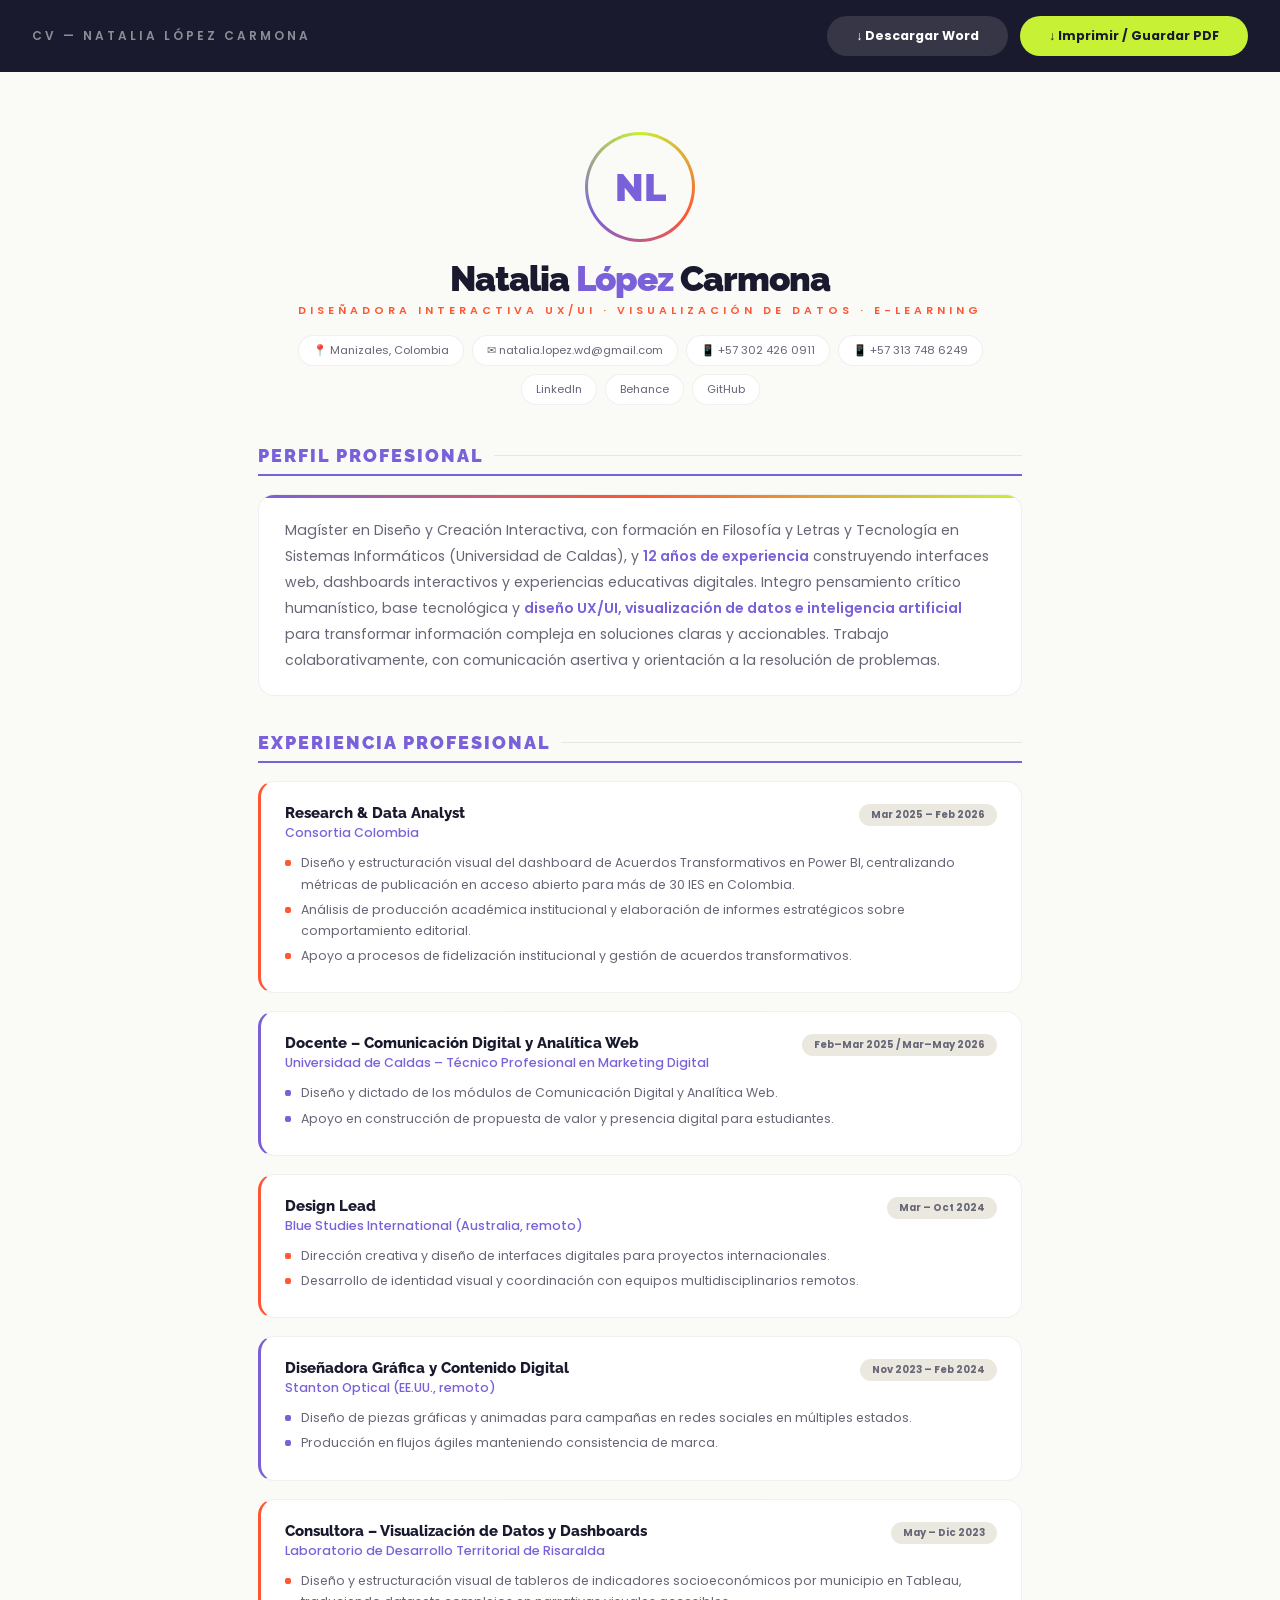
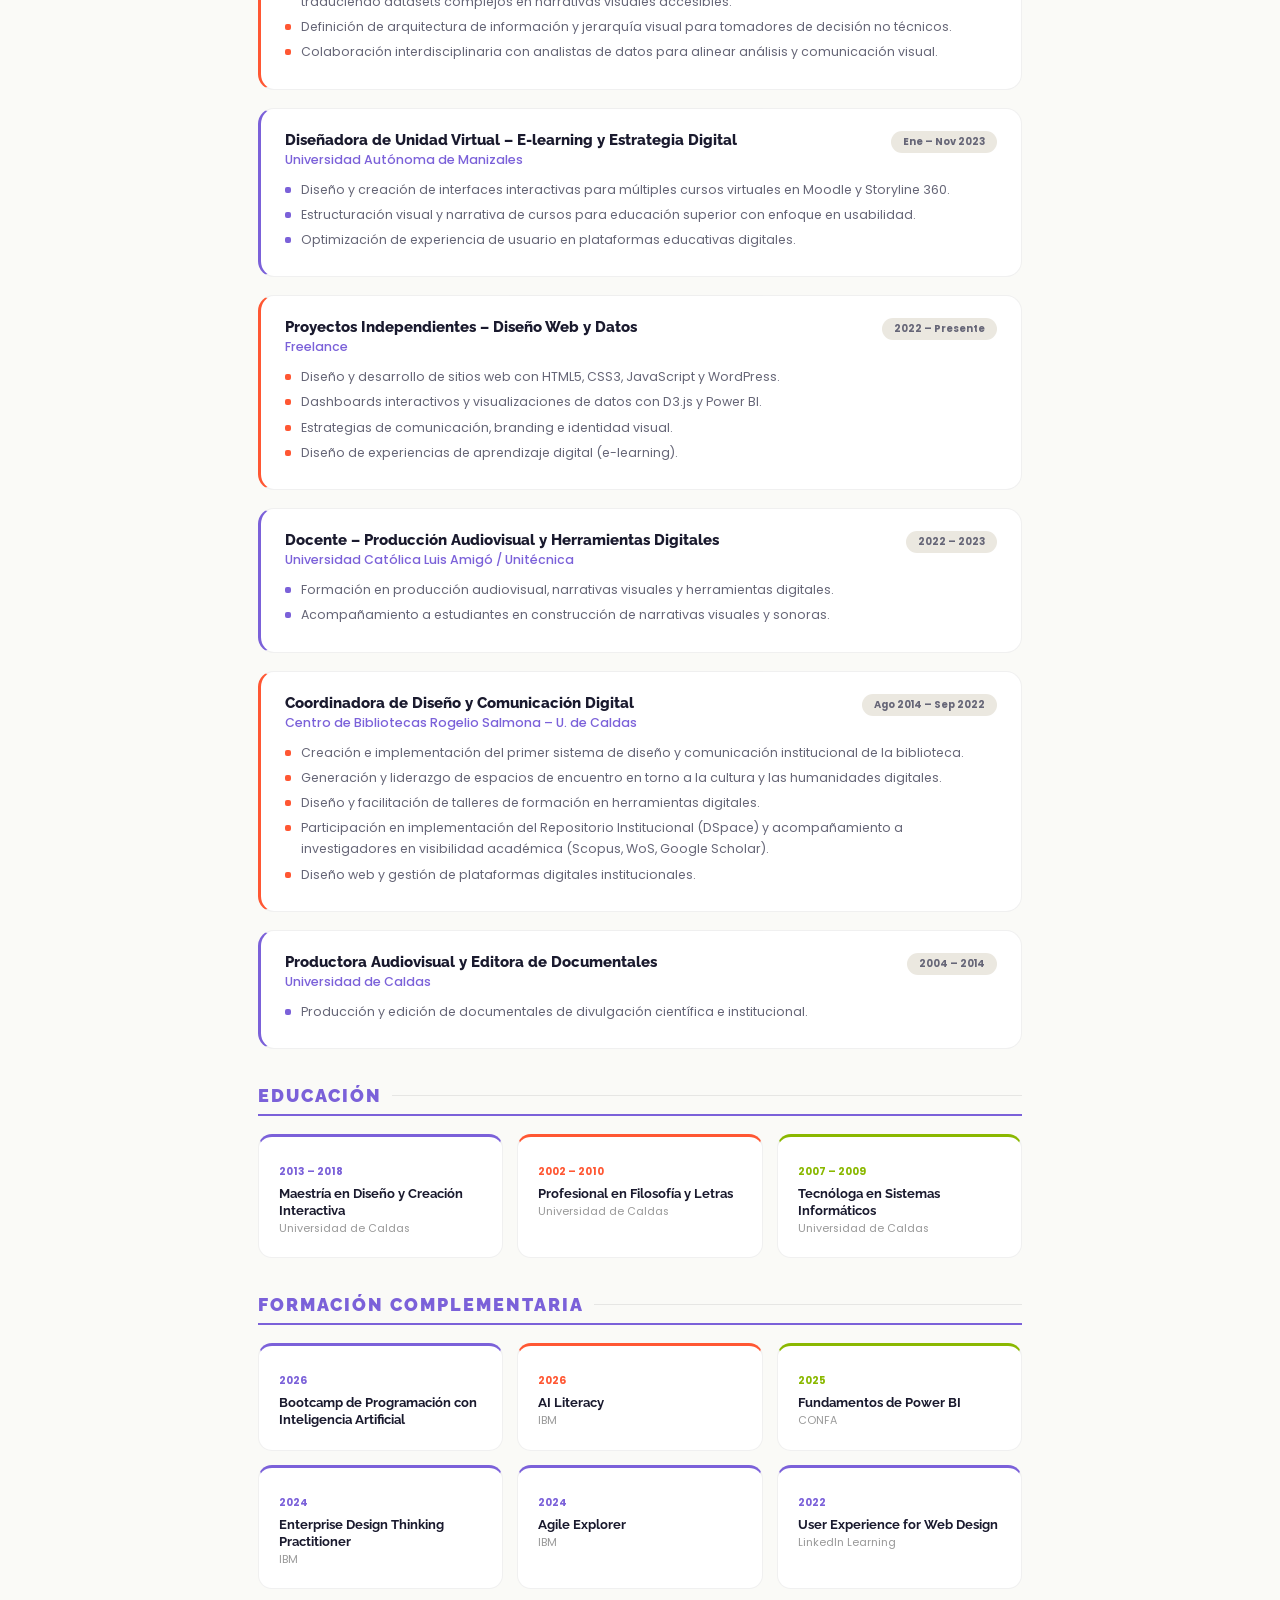
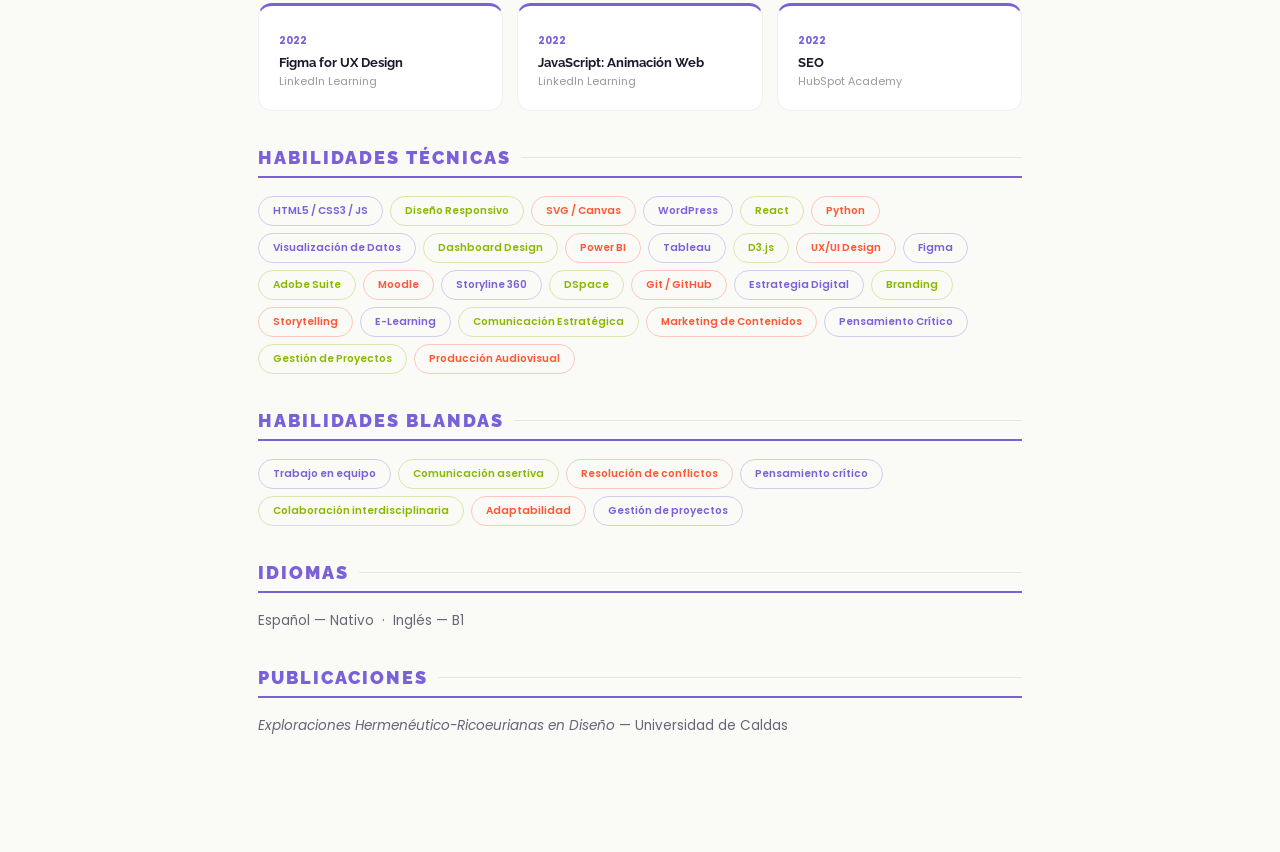
==== cv.html @ 92a3d5b4 "Correcciones del 01 de junio" ====
﻿<!DOCTYPE html>
<html lang="es">
<head>
  <meta charset="UTF-8">
  <meta name="viewport" content="width=device-width, initial-scale=1.0">
  <title>CV — Natalia López Carmona</title>
  <meta name="robots" content="noindex, nofollow">
  <link rel="preconnect" href="https://fonts.googleapis.com">
  <link rel="preconnect" href="https://fonts.gstatic.com" crossorigin>
  <link href="https://fonts.googleapis.com/css2?family=Raleway:ital,wght@0,400;0,700;0,900;1,400&family=Poppins:wght@400;500;600;700&display=swap" rel="stylesheet">
  <style>
    :root {
      --dark:#1A1A2E; --violet:#7B61D9; --lime:#C6F135; --lime-dk:#8AB800;
      --orange:#FF5733; --cream:#F5F3EE; --cream2:#EBE8E0;
      --white:#FFFFFF; --bg:#FAFAF7; --gray:#666677; --lgray:#999;
    }
    *, *::before, *::after { box-sizing: border-box; margin: 0; padding: 0; }
    body { font-family:'Poppins',sans-serif; background:var(--bg); color:var(--dark); }

    /* ── TOOLBAR ── */
    #cv-toolbar {
      position:sticky; top:0; z-index:100; background:var(--dark);
      display:flex; justify-content:space-between; align-items:center;
      padding:1rem 2rem; gap:1rem; flex-wrap:wrap;
    }
    .toolbar-label {
      font-size:.75rem; font-weight:600; color:rgba(255,255,255,.5);
      text-transform:uppercase; letter-spacing:3px;
    }
    .toolbar-actions { display:flex; gap:.75rem; align-items:center; }
    .btn-print {
      padding:.7rem 1.8rem; border-radius:100px; border:none;
      background:var(--lime); color:var(--dark); font-family:'Poppins',sans-serif;
      font-weight:700; font-size:.78rem; cursor:pointer; transition:all .2s;
    }
    .btn-print:hover { background:var(--orange); color:var(--white); }
    .btn-word {
      padding:.7rem 1.8rem; border-radius:100px; border:none;
      background:rgba(255,255,255,.12); color:var(--white); font-family:'Poppins',sans-serif;
      font-weight:700; font-size:.78rem; cursor:pointer; transition:all .2s;
    }
    .btn-word:hover { background:#2B5BE8; }

    /* ── CV PAGE ── */
    .cv-page {
      max-width:860px; margin:0 auto;
      padding:60px 48px 80px;
    }
    .cv-header { text-align:center; margin-bottom:40px; }
    .cv-ring {
      width:110px; height:110px; border-radius:50%;
      background:conic-gradient(var(--lime),var(--orange),var(--violet),var(--lime));
      padding:3px; margin:0 auto 18px; animation:spin 10s linear infinite;
    }
    @keyframes spin { to { transform:rotate(360deg); } }
    .cv-ring-inner {
      width:100%; height:100%; border-radius:50%; background:var(--bg);
      display:flex; align-items:center; justify-content:center;
      font-family:'Raleway',sans-serif; font-size:2.4rem; font-weight:900; color:var(--violet);
    }
    .cv-name {
      font-family:'Raleway',sans-serif; font-size:2.2rem; font-weight:900;
      letter-spacing:-1px; color:var(--dark); line-height:1.1;
    }
    .cv-name span { color:var(--violet); }
    .cv-role {
      font-size:.68rem; font-weight:600; text-transform:uppercase;
      letter-spacing:4px; color:var(--orange); margin-top:4px;
    }
    .cv-contact-row {
      display:flex; flex-wrap:wrap; justify-content:center; gap:8px; margin-top:16px;
    }
    .cv-ci {
      font-size:.7rem; color:var(--gray); padding:6px 14px; border-radius:100px;
      background:var(--white); border:1px solid rgba(0,0,0,.06);
      text-decoration:none; transition:all .3s;
    }
    .cv-ci:hover { background:var(--dark); color:var(--lime); }
    .cv-sec { margin-bottom:36px; }
    .cv-sec-title {
      font-family:'Raleway',sans-serif; font-size:1.1rem; font-weight:900;
      text-transform:uppercase; letter-spacing:2px; color:var(--violet);
      padding-bottom:8px; border-bottom:2px solid var(--violet);
      margin-bottom:18px; display:flex; align-items:center; gap:10px;
    }
    .cv-sec-title::after { content:''; flex:1; height:1px; background:rgba(0,0,0,.08); }
    .cv-profile {
      font-size:.88rem; line-height:1.85; color:var(--gray);
      padding:22px 26px; border-radius:16px; background:var(--white);
      border:1px solid rgba(0,0,0,.06); position:relative; overflow:hidden;
    }
    .cv-profile::before {
      content:''; position:absolute; top:0; left:0; right:0; height:3px;
      background:linear-gradient(90deg,var(--violet),var(--orange),var(--lime));
    }
    .cv-profile strong { color:var(--violet); font-weight:600; }
    .cv-exp {
      margin-bottom:18px; padding:22px 24px; border-radius:16px;
      background:var(--white); border:1px solid rgba(0,0,0,.06);
      border-left:3px solid var(--violet); transition:all .35s;
    }
    .cv-exp:hover { box-shadow:0 8px 28px rgba(0,0,0,.06); transform:translateY(-3px); }
    .cv-exp:nth-child(even) { border-left-color:var(--orange); }
    .cv-exp-header { display:flex; justify-content:space-between; align-items:flex-start; flex-wrap:wrap; gap:6px; }
    .cv-exp-role { font-family:'Raleway',sans-serif; font-size:.95rem; font-weight:800; color:var(--dark); }
    .cv-exp-date { font-size:.62rem; font-weight:700; padding:4px 12px; border-radius:100px; background:var(--cream2); color:var(--gray); white-space:nowrap; }
    .cv-exp-company { font-size:.78rem; font-weight:500; color:var(--violet); margin-top:2px; }
    .cv-exp-list { list-style:none; margin-top:10px; }
    .cv-exp-list li {
      position:relative; padding-left:16px; margin-bottom:4px;
      font-size:.78rem; line-height:1.7; color:var(--gray);
    }
    .cv-exp-list li::before {
      content:''; position:absolute; left:0; top:8px;
      width:6px; height:6px; border-radius:2px; background:var(--violet);
    }
    .cv-exp:nth-child(even) .cv-exp-list li::before { background:var(--orange); }
    .cv-edu-grid { display:grid; grid-template-columns:repeat(3,1fr); gap:14px; }
    .cv-edu {
      padding:20px; border-radius:14px; background:var(--white);
      border:1px solid rgba(0,0,0,.06); border-top:3px solid var(--violet);
    }
    .cv-edu:nth-child(2) { border-top-color:var(--orange); }
    .cv-edu:nth-child(3) { border-top-color:var(--lime-dk); }
    .cv-edu-year { font-size:.65rem; font-weight:700; color:var(--violet); }
    .cv-edu:nth-child(2) .cv-edu-year { color:var(--orange); }
    .cv-edu:nth-child(3) .cv-edu-year { color:var(--lime-dk); }
    .cv-edu h4 { font-family:'Raleway',sans-serif; font-size:.82rem; font-weight:700; margin-top:3px; line-height:1.3; color:var(--dark); }
    .cv-edu p { font-size:.68rem; color:var(--lgray); margin-top:2px; }
    .cv-skills-cloud { display:flex; flex-wrap:wrap; gap:7px; }
    .cv-sk {
      font-size:.65rem; font-weight:600; padding:6px 14px; border-radius:100px;
      border:1px solid rgba(0,0,0,.08); color:var(--gray);
    }
    .cv-sk.tv { border-color:rgba(123,97,217,.3); color:var(--violet); }
    .cv-sk.to { border-color:rgba(255,87,51,.3); color:var(--orange); }
    .cv-sk.tl { border-color:rgba(138,184,0,.3); color:var(--lime-dk); }

    /* ── PRINT ── */
    @media print {
      #cv-toolbar { display:none; }
      body { background:white; }
      .cv-page { padding:20px; max-width:100%; }
      .cv-exp, .cv-edu, .cv-profile { break-inside:avoid; }
      .cv-ring { animation:none; }
      @page { margin:1.5cm; }
    }

    /* ── RESPONSIVE ── */
    @media (max-width:600px) {
      .cv-page { padding:40px 20px 60px; }
      .cv-edu-grid { grid-template-columns:1fr; }
      .cv-name { font-size:1.6rem; }
    }
  </style>
</head>
<body>

  <div id="cv-toolbar">
    <span class="toolbar-label">CV — Natalia López Carmona</span>
    <div class="toolbar-actions">
      <button class="btn-word" onclick="downloadWord()">↓ Descargar Word</button>
      <button class="btn-print" onclick="window.print()">↓ Imprimir / Guardar PDF</button>
    </div>
  </div>

  <div>
    <div class="cv-page">

      <div class="cv-header">
        <div class="cv-ring"><div class="cv-ring-inner">NL</div></div>
        <h1 class="cv-name">Natalia <span>López</span> Carmona</h1>
        <p class="cv-role">Diseñadora Interactiva UX/UI · Visualización de Datos · E-learning</p>
        <div class="cv-contact-row">
          <span class="cv-ci">📍 Manizales, Colombia</span>
          <a href="mailto:natalia.lopez.wd@gmail.com" class="cv-ci">✉ natalia.lopez.wd@gmail.com</a>
          <a href="tel:+573024260911" class="cv-ci">📱 +57 302 426 0911</a>
          <a href="tel:+573137486249" class="cv-ci">📱 +57 313 748 6249</a>
          <a href="https://www.linkedin.com/in/natalia-lopez-carmona/" target="_blank" class="cv-ci">LinkedIn</a>
          <a href="https://www.behance.net/natalialpez21" target="_blank" class="cv-ci">Behance</a>
          <a href="https://github.com/natalia-lopez-carmona" target="_blank" class="cv-ci">GitHub</a>
        </div>
      </div>

      <div class="cv-sec">
        <h2 class="cv-sec-title">Perfil Profesional</h2>
        <div class="cv-profile">
          Magíster en Diseño y Creación Interactiva, con formación en Filosofía y Letras y Tecnología en Sistemas Informáticos (Universidad de Caldas), y <strong>12 años de experiencia</strong> construyendo interfaces web, dashboards interactivos y experiencias educativas digitales. Integro pensamiento crítico humanístico, base tecnológica y <strong>diseño UX/UI, visualización de datos e inteligencia artificial</strong> para transformar información compleja en soluciones claras y accionables. Trabajo colaborativamente, con comunicación asertiva y orientación a la resolución de problemas.
        </div>
      </div>

      <div class="cv-sec">
        <h2 class="cv-sec-title">Experiencia Profesional</h2>

        <div class="cv-exp">
          <div class="cv-exp-header">
            <div><p class="cv-exp-role">Research &amp; Data Analyst</p><p class="cv-exp-company">Consortia Colombia</p></div>
            <span class="cv-exp-date">Mar 2025 – Feb 2026</span>
          </div>
          <ul class="cv-exp-list">
            <li>Diseño y estructuración visual del dashboard de Acuerdos Transformativos en Power BI, centralizando métricas de publicación en acceso abierto para más de 30 IES en Colombia.</li>
            <li>Análisis de producción académica institucional y elaboración de informes estratégicos sobre comportamiento editorial.</li>
            <li>Apoyo a procesos de fidelización institucional y gestión de acuerdos transformativos.</li>
          </ul>
        </div>

        <div class="cv-exp">
          <div class="cv-exp-header">
            <div><p class="cv-exp-role">Docente – Comunicación Digital y Analítica Web</p><p class="cv-exp-company">Universidad de Caldas – Técnico Profesional en Marketing Digital</p></div>
            <span class="cv-exp-date">Feb–Mar 2025 / Mar–May 2026</span>
          </div>
          <ul class="cv-exp-list">
            <li>Diseño y dictado de los módulos de Comunicación Digital y Analítica Web.</li>
            <li>Apoyo en construcción de propuesta de valor y presencia digital para estudiantes.</li>
          </ul>
        </div>

        <div class="cv-exp">
          <div class="cv-exp-header">
            <div><p class="cv-exp-role">Design Lead</p><p class="cv-exp-company">Blue Studies International (Australia, remoto)</p></div>
            <span class="cv-exp-date">Mar – Oct 2024</span>
          </div>
          <ul class="cv-exp-list">
            <li>Dirección creativa y diseño de interfaces digitales para proyectos internacionales.</li>
            <li>Desarrollo de identidad visual y coordinación con equipos multidisciplinarios remotos.</li>
          </ul>
        </div>

        <div class="cv-exp">
          <div class="cv-exp-header">
            <div><p class="cv-exp-role">Diseñadora Gráfica y Contenido Digital</p><p class="cv-exp-company">Stanton Optical (EE.UU., remoto)</p></div>
            <span class="cv-exp-date">Nov 2023 – Feb 2024</span>
          </div>
          <ul class="cv-exp-list">
            <li>Diseño de piezas gráficas y animadas para campañas en redes sociales en múltiples estados.</li>
            <li>Producción en flujos ágiles manteniendo consistencia de marca.</li>
          </ul>
        </div>

        <div class="cv-exp">
          <div class="cv-exp-header">
            <div><p class="cv-exp-role">Consultora – Visualización de Datos y Dashboards</p><p class="cv-exp-company">Laboratorio de Desarrollo Territorial de Risaralda</p></div>
            <span class="cv-exp-date">May – Dic 2023</span>
          </div>
          <ul class="cv-exp-list">
            <li>Diseño y estructuración visual de tableros de indicadores socioeconómicos por municipio en Tableau, traduciendo datasets complejos en narrativas visuales accesibles.</li>
            <li>Definición de arquitectura de información y jerarquía visual para tomadores de decisión no técnicos.</li>
            <li>Colaboración interdisciplinaria con analistas de datos para alinear análisis y comunicación visual.</li>
          </ul>
        </div>

        <div class="cv-exp">
          <div class="cv-exp-header">
            <div><p class="cv-exp-role">Diseñadora de Unidad Virtual – E-learning y Estrategia Digital</p><p class="cv-exp-company">Universidad Autónoma de Manizales</p></div>
            <span class="cv-exp-date">Ene – Nov 2023</span>
          </div>
          <ul class="cv-exp-list">
            <li>Diseño y creación de interfaces interactivas para múltiples cursos virtuales en Moodle y Storyline 360.</li>
            <li>Estructuración visual y narrativa de cursos para educación superior con enfoque en usabilidad.</li>
            <li>Optimización de experiencia de usuario en plataformas educativas digitales.</li>
          </ul>
        </div>

        <div class="cv-exp">
          <div class="cv-exp-header">
            <div><p class="cv-exp-role">Proyectos Independientes – Diseño Web y Datos</p><p class="cv-exp-company">Freelance</p></div>
            <span class="cv-exp-date">2022 – Presente</span>
          </div>
          <ul class="cv-exp-list">
            <li>Diseño y desarrollo de sitios web con HTML5, CSS3, JavaScript y WordPress.</li>
            <li>Dashboards interactivos y visualizaciones de datos con D3.js y Power BI.</li>
            <li>Estrategias de comunicación, branding e identidad visual.</li>
            <li>Diseño de experiencias de aprendizaje digital (e-learning).</li>
          </ul>
        </div>

        <div class="cv-exp">
          <div class="cv-exp-header">
            <div><p class="cv-exp-role">Docente – Producción Audiovisual y Herramientas Digitales</p><p class="cv-exp-company">Universidad Católica Luis Amigó / Unitécnica</p></div>
            <span class="cv-exp-date">2022 – 2023</span>
          </div>
          <ul class="cv-exp-list">
            <li>Formación en producción audiovisual, narrativas visuales y herramientas digitales.</li>
            <li>Acompañamiento a estudiantes en construcción de narrativas visuales y sonoras.</li>
          </ul>
        </div>

        <div class="cv-exp">
          <div class="cv-exp-header">
            <div><p class="cv-exp-role">Coordinadora de Diseño y Comunicación Digital</p><p class="cv-exp-company">Centro de Bibliotecas Rogelio Salmona – U. de Caldas</p></div>
            <span class="cv-exp-date">Ago 2014 – Sep 2022</span>
          </div>
          <ul class="cv-exp-list">
            <li>Creación e implementación del primer sistema de diseño y comunicación institucional de la biblioteca.</li>
            <li>Generación y liderazgo de espacios de encuentro en torno a la cultura y las humanidades digitales.</li>
            <li>Diseño y facilitación de talleres de formación en herramientas digitales.</li>
            <li>Participación en implementación del Repositorio Institucional (DSpace) y acompañamiento a investigadores en visibilidad académica (Scopus, WoS, Google Scholar).</li>
            <li>Diseño web y gestión de plataformas digitales institucionales.</li>
          </ul>
        </div>

        <div class="cv-exp">
          <div class="cv-exp-header">
            <div><p class="cv-exp-role">Productora Audiovisual y Editora de Documentales</p><p class="cv-exp-company">Universidad de Caldas</p></div>
            <span class="cv-exp-date">2004 – 2014</span>
          </div>
          <ul class="cv-exp-list">
            <li>Producción y edición de documentales de divulgación científica e institucional.</li>
          </ul>
        </div>
      </div>

      <div class="cv-sec">
        <h2 class="cv-sec-title">Educación</h2>
        <div class="cv-edu-grid">
          <div class="cv-edu"><span class="cv-edu-year">2013 – 2018</span><h4>Maestría en Diseño y Creación Interactiva</h4><p>Universidad de Caldas</p></div>
          <div class="cv-edu"><span class="cv-edu-year">2002 – 2010</span><h4>Profesional en Filosofía y Letras</h4><p>Universidad de Caldas</p></div>
          <div class="cv-edu"><span class="cv-edu-year">2007 – 2009</span><h4>Tecnóloga en Sistemas Informáticos</h4><p>Universidad de Caldas</p></div>
        </div>
      </div>

      <div class="cv-sec">
        <h2 class="cv-sec-title">Formación Complementaria</h2>
        <div class="cv-edu-grid">
          <div class="cv-edu"><span class="cv-edu-year">2026</span><h4>Bootcamp de Programación con Inteligencia Artificial</h4><p></p></div>
          <div class="cv-edu"><span class="cv-edu-year">2026</span><h4>AI Literacy</h4><p>IBM</p></div>
          <div class="cv-edu"><span class="cv-edu-year">2025</span><h4>Fundamentos de Power BI</h4><p>CONFA</p></div>
          <div class="cv-edu"><span class="cv-edu-year">2024</span><h4>Enterprise Design Thinking Practitioner</h4><p>IBM</p></div>
          <div class="cv-edu"><span class="cv-edu-year">2024</span><h4>Agile Explorer</h4><p>IBM</p></div>
          <div class="cv-edu"><span class="cv-edu-year">2022</span><h4>User Experience for Web Design</h4><p>LinkedIn Learning</p></div>
          <div class="cv-edu"><span class="cv-edu-year">2022</span><h4>Figma for UX Design</h4><p>LinkedIn Learning</p></div>
          <div class="cv-edu"><span class="cv-edu-year">2022</span><h4>JavaScript: Animación Web</h4><p>LinkedIn Learning</p></div>
          <div class="cv-edu"><span class="cv-edu-year">2022</span><h4>SEO</h4><p>HubSpot Academy</p></div>
        </div>
      </div>

      <div class="cv-sec">
        <h2 class="cv-sec-title">Habilidades Técnicas</h2>
        <div class="cv-skills-cloud">
          <span class="cv-sk tv">HTML5 / CSS3 / JS</span>
          <span class="cv-sk tl">Diseño Responsivo</span>
          <span class="cv-sk to">SVG / Canvas</span>
          <span class="cv-sk tv">WordPress</span>
          <span class="cv-sk tl">React</span>
          <span class="cv-sk to">Python</span>
          <span class="cv-sk tv">Visualización de Datos</span>
          <span class="cv-sk tl">Dashboard Design</span>
          <span class="cv-sk to">Power BI</span>
          <span class="cv-sk tv">Tableau</span>
          <span class="cv-sk tl">D3.js</span>
          <span class="cv-sk to">UX/UI Design</span>
          <span class="cv-sk tv">Figma</span>
          <span class="cv-sk tl">Adobe Suite</span>
          <span class="cv-sk to">Moodle</span>
          <span class="cv-sk tv">Storyline 360</span>
          <span class="cv-sk tl">DSpace</span>
          <span class="cv-sk to">Git / GitHub</span>
          <span class="cv-sk tv">Estrategia Digital</span>
          <span class="cv-sk tl">Branding</span>
          <span class="cv-sk to">Storytelling</span>
          <span class="cv-sk tv">E-Learning</span>
          <span class="cv-sk tl">Comunicación Estratégica</span>
          <span class="cv-sk to">Marketing de Contenidos</span>
          <span class="cv-sk tv">Pensamiento Crítico</span>
          <span class="cv-sk tl">Gestión de Proyectos</span>
          <span class="cv-sk to">Producción Audiovisual</span>
        </div>
      </div>

      <div class="cv-sec">
        <h2 class="cv-sec-title">Habilidades Blandas</h2>
        <div class="cv-skills-cloud">
          <span class="cv-sk tv">Trabajo en equipo</span>
          <span class="cv-sk tl">Comunicación asertiva</span>
          <span class="cv-sk to">Resolución de conflictos</span>
          <span class="cv-sk tv">Pensamiento crítico</span>
          <span class="cv-sk tl">Colaboración interdisciplinaria</span>
          <span class="cv-sk to">Adaptabilidad</span>
          <span class="cv-sk tv">Gestión de proyectos</span>
        </div>
      </div>

      <div class="cv-sec">
        <h2 class="cv-sec-title">Idiomas</h2>
        <p style="font-size:.85rem;color:#666677">Español — Nativo &nbsp;·&nbsp; Inglés — B1</p>
      </div>

      <div class="cv-sec">
        <h2 class="cv-sec-title">Publicaciones</h2>
        <p style="font-size:.85rem;color:#666677"><em>Exploraciones Hermenéutico-Ricoeurianas en Diseño</em> — Universidad de Caldas</p>
      </div>

    </div>
  </div>

  <script>
  function downloadWord() {
    const doc = `<html xmlns:o='urn:schemas-microsoft-com:office:office'
xmlns:w='urn:schemas-microsoft-com:office:word'
xmlns='http://www.w3.org/TR/REC-html40'>
<head><meta charset='utf-8'>
<title>CV ATS - Natalia Lopez Carmona</title>
<!--[if gte mso 9]><xml><w:WordDocument><w:View>Normal</w:View><w:Zoom>100</w:Zoom></w:WordDocument></xml><![endif]-->
<style>
  body  { font-family:Calibri,Arial,sans-serif; font-size:11pt; color:#111; margin:2cm 2.5cm; line-height:1.4; }
  h1    { font-size:18pt; font-weight:700; color:#111; margin:0 0 2pt; }
  .role { font-size:10pt; color:#333; margin:0 0 6pt; }
  .contact { font-size:9.5pt; color:#333; margin:0 0 18pt; }
  h2    { font-size:11pt; font-weight:700; text-transform:uppercase; letter-spacing:1pt;
          color:#111; border-bottom:1pt solid #111; padding-bottom:2pt; margin:16pt 0 8pt; }
  h3    { font-size:11pt; font-weight:700; color:#111; margin:10pt 0 1pt; }
  .co   { font-size:10pt; color:#333; margin:0 0 4pt; }
  ul    { margin:4pt 0 0 16pt; padding:0; }
  li    { font-size:10pt; color:#222; margin-bottom:2pt; line-height:1.5; }
  .edu-item { margin-bottom:8pt; }
  .edu-item h3 { margin-bottom:0; }
  .skills { font-size:10pt; color:#222; margin:0; line-height:1.7; }
  p     { margin:0 0 4pt; }
</style>
</head>
<body>

<h1>Natalia L&#xF3;pez Carmona</h1>
<p class="role">Dise&#xF1;adora Interactiva UX/UI &nbsp;|&nbsp; Visualizaci&#xF3;n de Datos &nbsp;|&nbsp; E-learning</p>
<p class="contact">
  Manizales, Colombia &nbsp;|&nbsp;
  natalia.lopez.wd@gmail.com &nbsp;|&nbsp;
  +57 302 426 0911 &nbsp;|&nbsp; +57 313 748 6249<br>
  linkedin.com/in/natalia-lopez-carmona &nbsp;|&nbsp;
  behance.net/natalialpez21 &nbsp;|&nbsp;
  github.com/natalia-lopez-carmona
</p>

<h2>Perfil Profesional</h2>
<p>Mag&#xED;ster en Dise&#xF1;o y Creaci&#xF3;n Interactiva, con formaci&#xF3;n en Filosof&#xED;a y Letras y Tecnolog&#xED;a en Sistemas Inform&#xE1;ticos (Universidad de Caldas), y <strong>12 a&#xF1;os de experiencia</strong> construyendo interfaces web, dashboards interactivos y experiencias educativas digitales. Integro pensamiento cr&#xED;tico human&#xED;stico, base tecnol&#xF3;gica y dise&#xF1;o UX/UI, visualizaci&#xF3;n de datos e inteligencia artificial para transformar informaci&#xF3;n compleja en soluciones claras y accionables. Trabajo colaborativamente, con comunicaci&#xF3;n asertiva y orientaci&#xF3;n a la resoluci&#xF3;n de problemas.</p>

<h2>Experiencia Profesional</h2>

<h3>Research &amp; Data Analyst</h3>
<p class="co">Consortia Colombia &nbsp;|&nbsp; Mar 2025 &#x2013; Feb 2026</p>
<ul>
  <li>Dise&#xF1;o y estructuraci&#xF3;n visual del dashboard de Acuerdos Transformativos en Power BI, centralizando m&#xE9;tricas de publicaci&#xF3;n en acceso abierto para m&#xE1;s de 30 IES en Colombia.</li>
  <li>An&#xE1;lisis de producci&#xF3;n acad&#xE9;mica institucional y elaboraci&#xF3;n de informes estrat&#xE9;gicos sobre comportamiento editorial.</li>
  <li>Apoyo a procesos de fidelizaci&#xF3;n institucional y gesti&#xF3;n de acuerdos transformativos.</li>
</ul>

<h3>Docente &#x2013; Comunicaci&#xF3;n Digital y Anal&#xED;tica Web</h3>
<p class="co">Universidad de Caldas &#x2013; T&#xE9;cnico Profesional en Marketing Digital &nbsp;|&nbsp; Feb&#x2013;Mar 2025 / Mar&#x2013;May 2026</p>
<ul>
  <li>Dise&#xF1;o y dictado de los m&#xF3;dulos de Comunicaci&#xF3;n Digital y Anal&#xED;tica Web.</li>
  <li>Apoyo en construcci&#xF3;n de propuesta de valor y presencia digital para estudiantes.</li>
</ul>

<h3>Design Lead</h3>
<p class="co">Blue Studies International (Australia, remoto) &nbsp;|&nbsp; Mar &#x2013; Oct 2024</p>
<ul>
  <li>Direcci&#xF3;n creativa y dise&#xF1;o de interfaces digitales para proyectos internacionales.</li>
  <li>Desarrollo de identidad visual y coordinaci&#xF3;n con equipos multidisciplinarios remotos.</li>
</ul>

<h3>Dise&#xF1;adora Gr&#xE1;fica y Contenido Digital</h3>
<p class="co">Stanton Optical (EE.UU., remoto) &nbsp;|&nbsp; Nov 2023 &#x2013; Feb 2024</p>
<ul>
  <li>Dise&#xF1;o de piezas gr&#xE1;ficas y animadas para campa&#xF1;as en redes sociales en m&#xFA;ltiples estados.</li>
  <li>Producci&#xF3;n en flujos &#xE1;giles manteniendo consistencia de marca.</li>
</ul>

<h3>Consultora &#x2013; Visualizaci&#xF3;n de Datos y Dashboards</h3>
<p class="co">Laboratorio de Desarrollo Territorial de Risaralda &nbsp;|&nbsp; May &#x2013; Dic 2023</p>
<ul>
  <li>Dise&#xF1;o y estructuraci&#xF3;n visual de tableros de indicadores socioecon&#xF3;micos por municipio en Tableau, traduciendo datasets complejos en narrativas visuales accesibles.</li>
  <li>Definici&#xF3;n de arquitectura de informaci&#xF3;n y jerarqu&#xED;a visual para tomadores de decisi&#xF3;n no t&#xE9;cnicos.</li>
  <li>Colaboraci&#xF3;n interdisciplinaria con analistas de datos para alinear an&#xE1;lisis y comunicaci&#xF3;n visual.</li>
</ul>

<h3>Dise&#xF1;adora de Unidad Virtual &#x2013; E-learning y Estrategia Digital</h3>
<p class="co">Universidad Aut&#xF3;noma de Manizales &nbsp;|&nbsp; Ene &#x2013; Nov 2023</p>
<ul>
  <li>Dise&#xF1;o y creaci&#xF3;n de interfaces interactivas para m&#xFA;ltiples cursos virtuales en Moodle y Storyline 360.</li>
  <li>Estructuraci&#xF3;n visual y narrativa de cursos para educaci&#xF3;n superior con enfoque en usabilidad.</li>
  <li>Optimizaci&#xF3;n de experiencia de usuario en plataformas educativas digitales.</li>
</ul>

<h3>Proyectos Independientes &#x2013; Dise&#xF1;o Web y Datos</h3>
<p class="co">Freelance &nbsp;|&nbsp; 2022 &#x2013; Presente</p>
<ul>
  <li>Dise&#xF1;o y desarrollo de sitios web con HTML5, CSS3, JavaScript y WordPress.</li>
  <li>Dashboards interactivos y visualizaciones de datos con D3.js y Power BI.</li>
  <li>Estrategias de comunicaci&#xF3;n, branding e identidad visual.</li>
  <li>Dise&#xF1;o de experiencias de aprendizaje digital (e-learning).</li>
</ul>

<h3>Docente &#x2013; Producci&#xF3;n Audiovisual y Herramientas Digitales</h3>
<p class="co">Universidad Cat&#xF3;lica Luis Amig&#xF3; / Unit&#xE9;cnica &nbsp;|&nbsp; 2022 &#x2013; 2023</p>
<ul>
  <li>Formaci&#xF3;n en producci&#xF3;n audiovisual, narrativas visuales y herramientas digitales.</li>
  <li>Acompa&#xF1;amiento a estudiantes en construcci&#xF3;n de narrativas visuales y sonoras.</li>
</ul>

<h3>Coordinadora de Dise&#xF1;o y Comunicaci&#xF3;n Digital</h3>
<p class="co">Centro de Bibliotecas Rogelio Salmona &#x2013; U. de Caldas &nbsp;|&nbsp; Ago 2014 &#x2013; Sep 2022</p>
<ul>
  <li>Creaci&#xF3;n e implementaci&#xF3;n del primer sistema de dise&#xF1;o y comunicaci&#xF3;n institucional de la biblioteca.</li>
  <li>Generaci&#xF3;n y liderazgo de espacios de encuentro en torno a la cultura y las humanidades digitales.</li>
  <li>Dise&#xF1;o y facilitaci&#xF3;n de talleres de formaci&#xF3;n en herramientas digitales.</li>
  <li>Participaci&#xF3;n en implementaci&#xF3;n del Repositorio Institucional (DSpace) y acompa&#xF1;amiento a investigadores en visibilidad acad&#xE9;mica (Scopus, WoS, Google Scholar).</li>
  <li>Dise&#xF1;o web y gesti&#xF3;n de plataformas digitales institucionales.</li>
</ul>

<h3>Productora Audiovisual y Editora de Documentales</h3>
<p class="co">Universidad de Caldas &nbsp;|&nbsp; 2004 &#x2013; 2014</p>
<ul>
  <li>Producci&#xF3;n y edici&#xF3;n de documentales de divulgaci&#xF3;n cient&#xED;fica e institucional.</li>
</ul>

<h2>Educaci&#xF3;n</h2>

<div class="edu-item">
  <h3>Maestr&#xED;a en Dise&#xF1;o y Creaci&#xF3;n Interactiva</h3>
  <p class="co">Universidad de Caldas &nbsp;|&nbsp; 2013 &#x2013; 2018</p>
</div>
<div class="edu-item">
  <h3>Profesional en Filosof&#xED;a y Letras</h3>
  <p class="co">Universidad de Caldas &nbsp;|&nbsp; 2002 &#x2013; 2010</p>
</div>
<div class="edu-item">
  <h3>Tecn&#xF3;loga en Sistemas Inform&#xE1;ticos</h3>
  <p class="co">Universidad de Caldas &nbsp;|&nbsp; 2007 &#x2013; 2009</p>
</div>

<h2>Formaci&#xF3;n Complementaria</h2>
<ul>
  <li>2026 &#x2013; Bootcamp de Programaci&#xF3;n con Inteligencia Artificial</li>
  <li>2026 &#x2013; AI Literacy &mdash; IBM</li>
  <li>2025 &#x2013; Fundamentos de Power BI &mdash; CONFA</li>
  <li>2024 &#x2013; Enterprise Design Thinking Practitioner &mdash; IBM</li>
  <li>2024 &#x2013; Agile Explorer &mdash; IBM</li>
  <li>2022 &#x2013; User Experience for Web Design &mdash; LinkedIn Learning</li>
  <li>2022 &#x2013; Figma for UX Design &mdash; LinkedIn Learning</li>
  <li>2022 &#x2013; JavaScript: Animaci&#xF3;n Web &mdash; LinkedIn Learning</li>
  <li>2022 &#x2013; SEO &mdash; HubSpot Academy</li>
</ul>

<h2>Habilidades T&#xE9;cnicas</h2>
<p class="skills">HTML5 / CSS3 / JS, Dise&#xF1;o Responsivo, SVG / Canvas, WordPress, React, Python, Visualizaci&#xF3;n de Datos, Dashboard Design, Power BI, Tableau, D3.js, UX/UI Design, Figma, Adobe Suite, Moodle, Storyline 360, DSpace, Git / GitHub, Estrategia Digital, Branding, Storytelling, E-Learning, Comunicaci&#xF3;n Estrat&#xE9;gica, Marketing de Contenidos, Pensamiento Cr&#xED;tico, Gesti&#xF3;n de Proyectos, Producci&#xF3;n Audiovisual</p>

<h2>Habilidades Blandas</h2>
<p class="skills">Trabajo en equipo, Comunicaci&#xF3;n asertiva, Resoluci&#xF3;n de conflictos, Pensamiento cr&#xED;tico, Colaboraci&#xF3;n interdisciplinaria, Adaptabilidad, Gesti&#xF3;n de proyectos</p>

<h2>Idiomas</h2>
<p>Espa&#xF1;ol: Nativo &nbsp;|&nbsp; Ingl&#xE9;s: B1</p>

<h2>Publicaciones</h2>
<p>Exploraciones Hermen&#xE9;utico-Ricoeurianas en Dise&#xF1;o &mdash; Universidad de Caldas</p>

</body></html>`;

    const blob = new Blob(['﻿', doc], { type: 'application/msword;charset=utf-8' });
    const url  = URL.createObjectURL(blob);
    const a    = document.createElement('a');
    a.href     = url;
    a.download = 'CV_ATS_Natalia_Lopez_Carmona.doc';
    document.body.appendChild(a);
    a.click();
    document.body.removeChild(a);
    URL.revokeObjectURL(url);
  }
  </script>

</body>
</html>
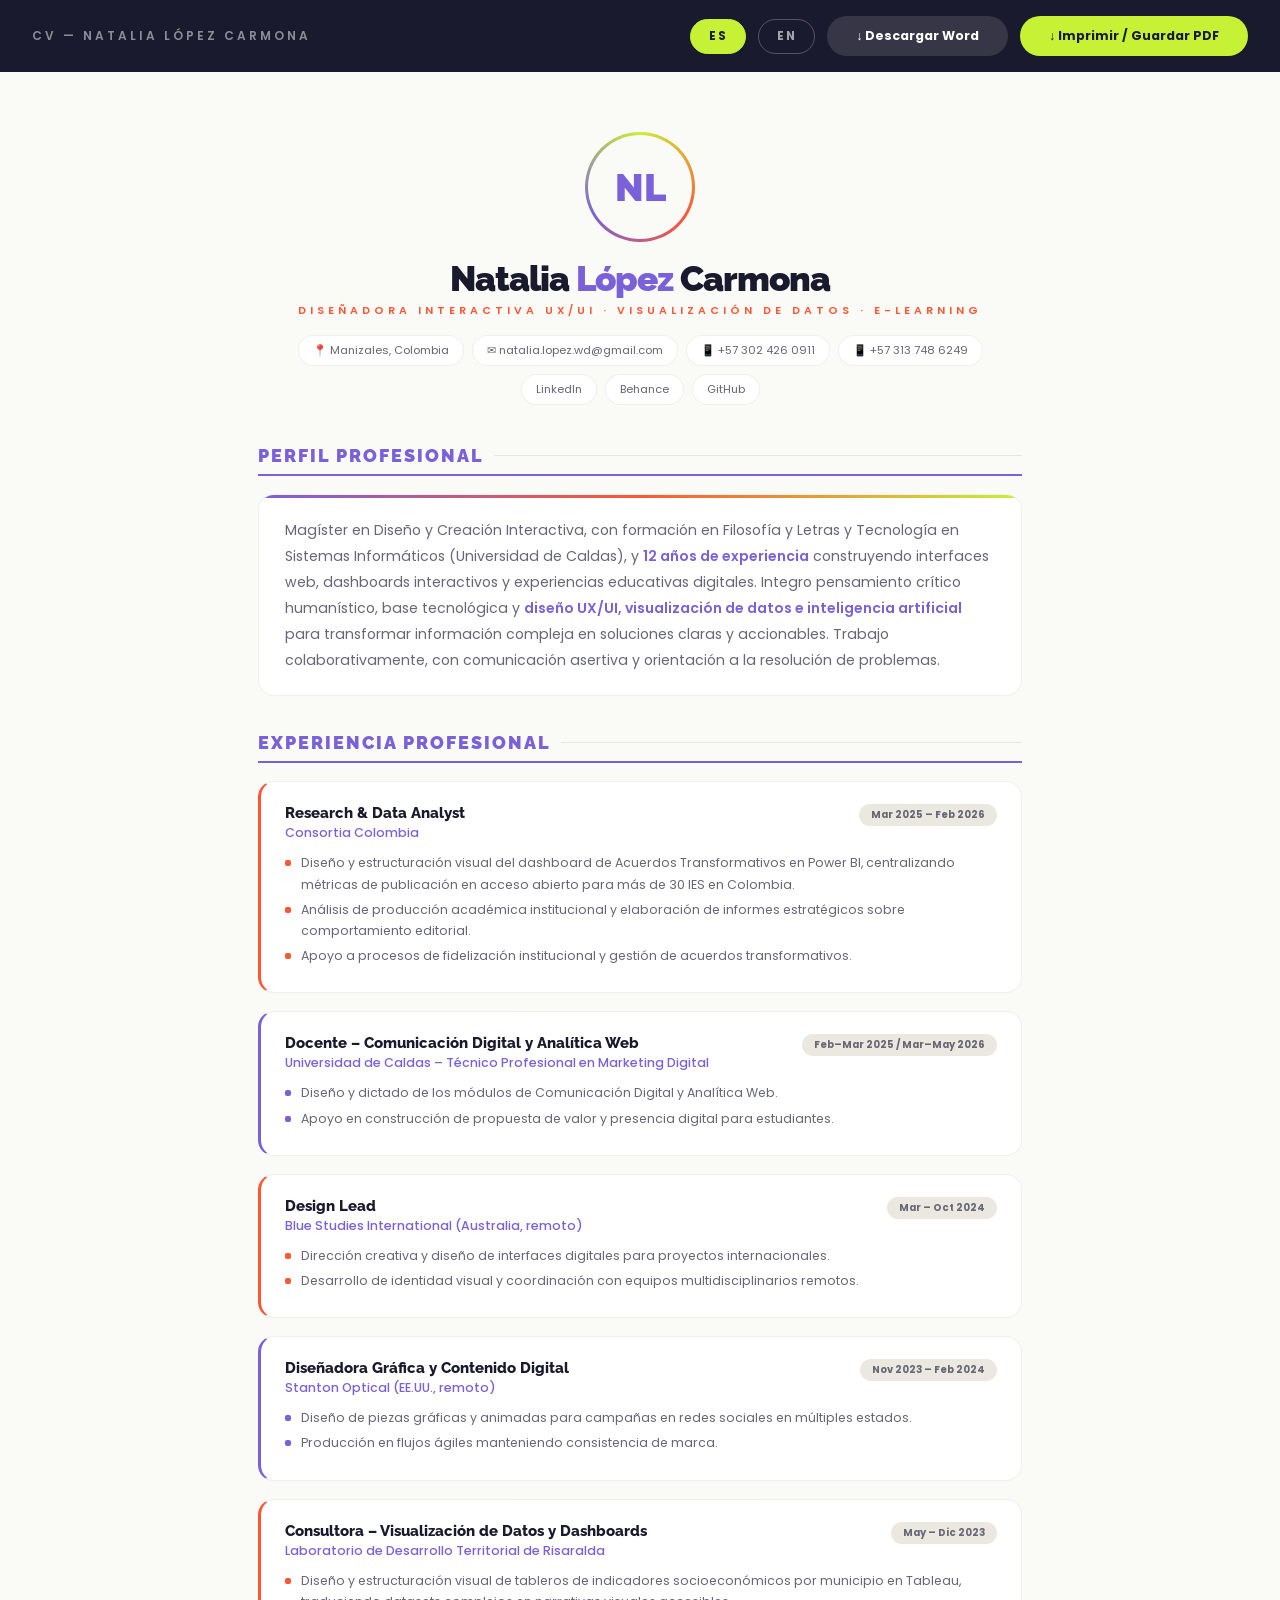
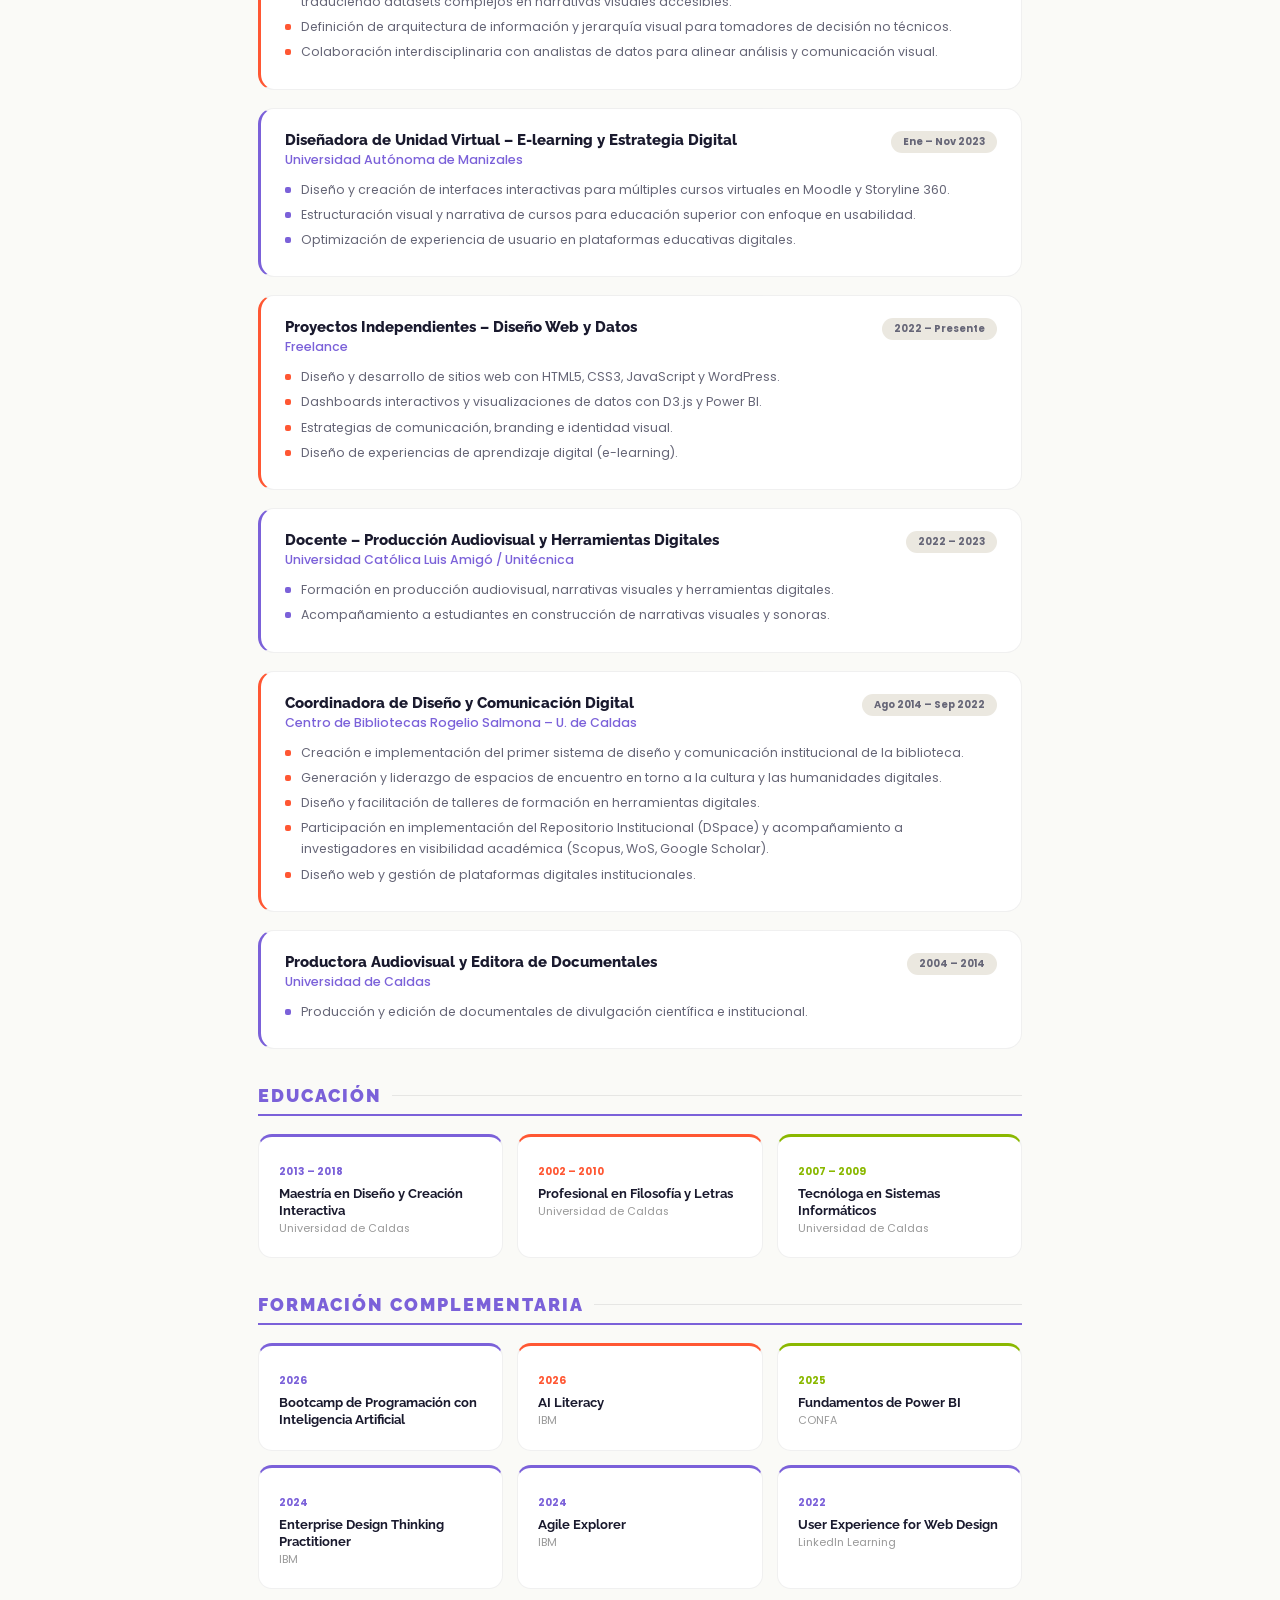
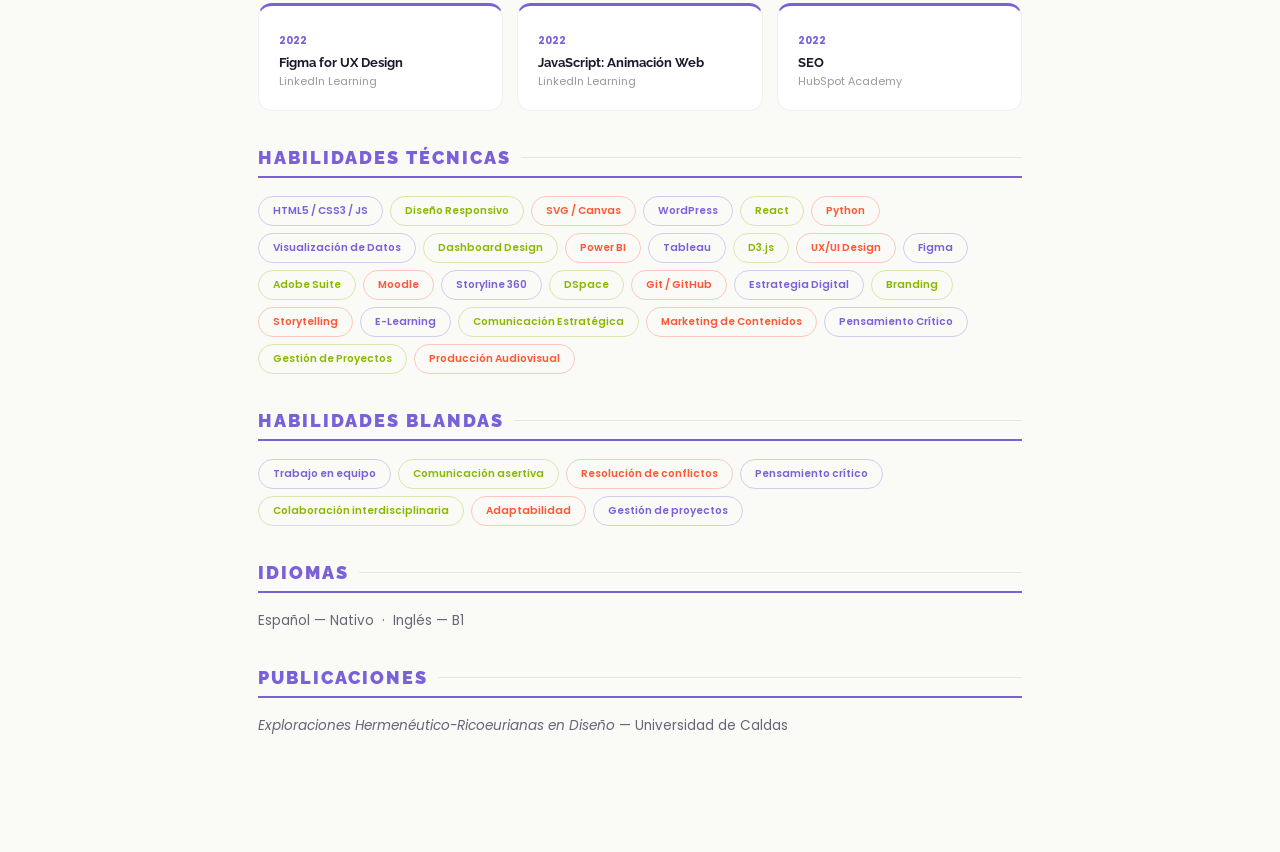
==== commit ca806092: "Correcciones del 01 de junio" ====
--- a/cv.html
+++ b/cv.html
@@ -1,4 +1,4 @@
-﻿<!DOCTYPE html>
+<!DOCTYPE html>
 <html lang="es">
 <head>
   <meta charset="UTF-8">
@@ -40,12 +40,17 @@
       font-weight:700; font-size:.78rem; cursor:pointer; transition:all .2s;
     }
     .btn-word:hover { background:#2B5BE8; }
+    .btn-lang {
+      padding:.5rem 1.1rem; border-radius:100px;
+      border:1.5px solid rgba(255,255,255,.25); background:transparent;
+      color:rgba(255,255,255,.6); font-family:'Poppins',sans-serif;
+      font-size:.72rem; font-weight:700; letter-spacing:2px;
+      cursor:pointer; transition:all .2s;
+    }
+    .btn-lang:hover, .btn-lang.active { color:var(--dark); background:var(--lime); border-color:var(--lime); }
 
     /* ── CV PAGE ── */
-    .cv-page {
-      max-width:860px; margin:0 auto;
-      padding:60px 48px 80px;
-    }
+    .cv-page { max-width:860px; margin:0 auto; padding:60px 48px 80px; }
     .cv-header { text-align:center; margin-bottom:40px; }
     .cv-ring {
       width:110px; height:110px; border-radius:50%;
@@ -58,47 +63,19 @@
       display:flex; align-items:center; justify-content:center;
       font-family:'Raleway',sans-serif; font-size:2.4rem; font-weight:900; color:var(--violet);
     }
-    .cv-name {
-      font-family:'Raleway',sans-serif; font-size:2.2rem; font-weight:900;
-      letter-spacing:-1px; color:var(--dark); line-height:1.1;
-    }
+    .cv-name { font-family:'Raleway',sans-serif; font-size:2.2rem; font-weight:900; letter-spacing:-1px; color:var(--dark); line-height:1.1; }
     .cv-name span { color:var(--violet); }
-    .cv-role {
-      font-size:.68rem; font-weight:600; text-transform:uppercase;
-      letter-spacing:4px; color:var(--orange); margin-top:4px;
-    }
-    .cv-contact-row {
-      display:flex; flex-wrap:wrap; justify-content:center; gap:8px; margin-top:16px;
-    }
-    .cv-ci {
-      font-size:.7rem; color:var(--gray); padding:6px 14px; border-radius:100px;
-      background:var(--white); border:1px solid rgba(0,0,0,.06);
-      text-decoration:none; transition:all .3s;
-    }
+    .cv-role { font-size:.68rem; font-weight:600; text-transform:uppercase; letter-spacing:4px; color:var(--orange); margin-top:4px; }
+    .cv-contact-row { display:flex; flex-wrap:wrap; justify-content:center; gap:8px; margin-top:16px; }
+    .cv-ci { font-size:.7rem; color:var(--gray); padding:6px 14px; border-radius:100px; background:var(--white); border:1px solid rgba(0,0,0,.06); text-decoration:none; transition:all .3s; }
     .cv-ci:hover { background:var(--dark); color:var(--lime); }
     .cv-sec { margin-bottom:36px; }
-    .cv-sec-title {
-      font-family:'Raleway',sans-serif; font-size:1.1rem; font-weight:900;
-      text-transform:uppercase; letter-spacing:2px; color:var(--violet);
-      padding-bottom:8px; border-bottom:2px solid var(--violet);
-      margin-bottom:18px; display:flex; align-items:center; gap:10px;
-    }
+    .cv-sec-title { font-family:'Raleway',sans-serif; font-size:1.1rem; font-weight:900; text-transform:uppercase; letter-spacing:2px; color:var(--violet); padding-bottom:8px; border-bottom:2px solid var(--violet); margin-bottom:18px; display:flex; align-items:center; gap:10px; }
     .cv-sec-title::after { content:''; flex:1; height:1px; background:rgba(0,0,0,.08); }
-    .cv-profile {
-      font-size:.88rem; line-height:1.85; color:var(--gray);
-      padding:22px 26px; border-radius:16px; background:var(--white);
-      border:1px solid rgba(0,0,0,.06); position:relative; overflow:hidden;
-    }
-    .cv-profile::before {
-      content:''; position:absolute; top:0; left:0; right:0; height:3px;
-      background:linear-gradient(90deg,var(--violet),var(--orange),var(--lime));
-    }
+    .cv-profile { font-size:.88rem; line-height:1.85; color:var(--gray); padding:22px 26px; border-radius:16px; background:var(--white); border:1px solid rgba(0,0,0,.06); position:relative; overflow:hidden; }
+    .cv-profile::before { content:''; position:absolute; top:0; left:0; right:0; height:3px; background:linear-gradient(90deg,var(--violet),var(--orange),var(--lime)); }
     .cv-profile strong { color:var(--violet); font-weight:600; }
-    .cv-exp {
-      margin-bottom:18px; padding:22px 24px; border-radius:16px;
-      background:var(--white); border:1px solid rgba(0,0,0,.06);
-      border-left:3px solid var(--violet); transition:all .35s;
-    }
+    .cv-exp { margin-bottom:18px; padding:22px 24px; border-radius:16px; background:var(--white); border:1px solid rgba(0,0,0,.06); border-left:3px solid var(--violet); transition:all .35s; }
     .cv-exp:hover { box-shadow:0 8px 28px rgba(0,0,0,.06); transform:translateY(-3px); }
     .cv-exp:nth-child(even) { border-left-color:var(--orange); }
     .cv-exp-header { display:flex; justify-content:space-between; align-items:flex-start; flex-wrap:wrap; gap:6px; }
@@ -106,20 +83,11 @@
     .cv-exp-date { font-size:.62rem; font-weight:700; padding:4px 12px; border-radius:100px; background:var(--cream2); color:var(--gray); white-space:nowrap; }
     .cv-exp-company { font-size:.78rem; font-weight:500; color:var(--violet); margin-top:2px; }
     .cv-exp-list { list-style:none; margin-top:10px; }
-    .cv-exp-list li {
-      position:relative; padding-left:16px; margin-bottom:4px;
-      font-size:.78rem; line-height:1.7; color:var(--gray);
-    }
-    .cv-exp-list li::before {
-      content:''; position:absolute; left:0; top:8px;
-      width:6px; height:6px; border-radius:2px; background:var(--violet);
-    }
+    .cv-exp-list li { position:relative; padding-left:16px; margin-bottom:4px; font-size:.78rem; line-height:1.7; color:var(--gray); }
+    .cv-exp-list li::before { content:''; position:absolute; left:0; top:8px; width:6px; height:6px; border-radius:2px; background:var(--violet); }
     .cv-exp:nth-child(even) .cv-exp-list li::before { background:var(--orange); }
     .cv-edu-grid { display:grid; grid-template-columns:repeat(3,1fr); gap:14px; }
-    .cv-edu {
-      padding:20px; border-radius:14px; background:var(--white);
-      border:1px solid rgba(0,0,0,.06); border-top:3px solid var(--violet);
-    }
+    .cv-edu { padding:20px; border-radius:14px; background:var(--white); border:1px solid rgba(0,0,0,.06); border-top:3px solid var(--violet); }
     .cv-edu:nth-child(2) { border-top-color:var(--orange); }
     .cv-edu:nth-child(3) { border-top-color:var(--lime-dk); }
     .cv-edu-year { font-size:.65rem; font-weight:700; color:var(--violet); }
@@ -128,10 +96,7 @@
     .cv-edu h4 { font-family:'Raleway',sans-serif; font-size:.82rem; font-weight:700; margin-top:3px; line-height:1.3; color:var(--dark); }
     .cv-edu p { font-size:.68rem; color:var(--lgray); margin-top:2px; }
     .cv-skills-cloud { display:flex; flex-wrap:wrap; gap:7px; }
-    .cv-sk {
-      font-size:.65rem; font-weight:600; padding:6px 14px; border-radius:100px;
-      border:1px solid rgba(0,0,0,.08); color:var(--gray);
-    }
+    .cv-sk { font-size:.65rem; font-weight:600; padding:6px 14px; border-radius:100px; border:1px solid rgba(0,0,0,.08); color:var(--gray); }
     .cv-sk.tv { border-color:rgba(123,97,217,.3); color:var(--violet); }
     .cv-sk.to { border-color:rgba(255,87,51,.3); color:var(--orange); }
     .cv-sk.tl { border-color:rgba(138,184,0,.3); color:var(--lime-dk); }
@@ -145,8 +110,6 @@
       .cv-ring { animation:none; }
       @page { margin:1.5cm; }
     }
-
-    /* ── RESPONSIVE ── */
     @media (max-width:600px) {
       .cv-page { padding:40px 20px 60px; }
       .cv-edu-grid { grid-template-columns:1fr; }
@@ -159,8 +122,10 @@
   <div id="cv-toolbar">
     <span class="toolbar-label">CV — Natalia López Carmona</span>
     <div class="toolbar-actions">
-      <button class="btn-word" onclick="downloadWord()">↓ Descargar Word</button>
-      <button class="btn-print" onclick="window.print()">↓ Imprimir / Guardar PDF</button>
+      <button class="btn-lang active" id="btnEs" onclick="setCvLang('es')">ES</button>
+      <button class="btn-lang" id="btnEn" onclick="setCvLang('en')">EN</button>
+      <button class="btn-word" onclick="downloadWord()" data-cv="btn.word">↓ Descargar Word</button>
+      <button class="btn-print" onclick="window.print()" data-cv="btn.print">↓ Imprimir / Guardar PDF</button>
     </div>
   </div>
 
@@ -170,7 +135,7 @@
       <div class="cv-header">
         <div class="cv-ring"><div class="cv-ring-inner">NL</div></div>
         <h1 class="cv-name">Natalia <span>López</span> Carmona</h1>
-        <p class="cv-role">Diseñadora Interactiva UX/UI · Visualización de Datos · E-learning</p>
+        <p class="cv-role" data-cv="role">Diseñadora Interactiva UX/UI · Visualización de Datos · E-learning</p>
         <div class="cv-contact-row">
           <span class="cv-ci">📍 Manizales, Colombia</span>
           <a href="mailto:natalia.lopez.wd@gmail.com" class="cv-ci">✉ natalia.lopez.wd@gmail.com</a>
@@ -183,21 +148,21 @@
       </div>
 
       <div class="cv-sec">
-        <h2 class="cv-sec-title">Perfil Profesional</h2>
-        <div class="cv-profile">
+        <h2 class="cv-sec-title" data-cv="sec.profile">Perfil Profesional</h2>
+        <div class="cv-profile" data-cv-html="profile">
           Magíster en Diseño y Creación Interactiva, con formación en Filosofía y Letras y Tecnología en Sistemas Informáticos (Universidad de Caldas), y <strong>12 años de experiencia</strong> construyendo interfaces web, dashboards interactivos y experiencias educativas digitales. Integro pensamiento crítico humanístico, base tecnológica y <strong>diseño UX/UI, visualización de datos e inteligencia artificial</strong> para transformar información compleja en soluciones claras y accionables. Trabajo colaborativamente, con comunicación asertiva y orientación a la resolución de problemas.
         </div>
       </div>
 
       <div class="cv-sec">
-        <h2 class="cv-sec-title">Experiencia Profesional</h2>
+        <h2 class="cv-sec-title" data-cv="sec.exp">Experiencia Profesional</h2>
 
         <div class="cv-exp">
           <div class="cv-exp-header">
             <div><p class="cv-exp-role">Research &amp; Data Analyst</p><p class="cv-exp-company">Consortia Colombia</p></div>
             <span class="cv-exp-date">Mar 2025 – Feb 2026</span>
           </div>
-          <ul class="cv-exp-list">
+          <ul class="cv-exp-list" data-cv-html="exp1.li">
             <li>Diseño y estructuración visual del dashboard de Acuerdos Transformativos en Power BI, centralizando métricas de publicación en acceso abierto para más de 30 IES en Colombia.</li>
             <li>Análisis de producción académica institucional y elaboración de informes estratégicos sobre comportamiento editorial.</li>
             <li>Apoyo a procesos de fidelización institucional y gestión de acuerdos transformativos.</li>
@@ -206,10 +171,10 @@
 
         <div class="cv-exp">
           <div class="cv-exp-header">
-            <div><p class="cv-exp-role">Docente – Comunicación Digital y Analítica Web</p><p class="cv-exp-company">Universidad de Caldas – Técnico Profesional en Marketing Digital</p></div>
+            <div><p class="cv-exp-role" data-cv="exp2.role">Docente – Comunicación Digital y Analítica Web</p><p class="cv-exp-company" data-cv="exp2.co">Universidad de Caldas – Técnico Profesional en Marketing Digital</p></div>
             <span class="cv-exp-date">Feb–Mar 2025 / Mar–May 2026</span>
           </div>
-          <ul class="cv-exp-list">
+          <ul class="cv-exp-list" data-cv-html="exp2.li">
             <li>Diseño y dictado de los módulos de Comunicación Digital y Analítica Web.</li>
             <li>Apoyo en construcción de propuesta de valor y presencia digital para estudiantes.</li>
           </ul>
@@ -217,10 +182,10 @@
 
         <div class="cv-exp">
           <div class="cv-exp-header">
-            <div><p class="cv-exp-role">Design Lead</p><p class="cv-exp-company">Blue Studies International (Australia, remoto)</p></div>
+            <div><p class="cv-exp-role">Design Lead</p><p class="cv-exp-company" data-cv="exp3.co">Blue Studies International (Australia, remoto)</p></div>
             <span class="cv-exp-date">Mar – Oct 2024</span>
           </div>
-          <ul class="cv-exp-list">
+          <ul class="cv-exp-list" data-cv-html="exp3.li">
             <li>Dirección creativa y diseño de interfaces digitales para proyectos internacionales.</li>
             <li>Desarrollo de identidad visual y coordinación con equipos multidisciplinarios remotos.</li>
           </ul>
@@ -228,10 +193,10 @@
 
         <div class="cv-exp">
           <div class="cv-exp-header">
-            <div><p class="cv-exp-role">Diseñadora Gráfica y Contenido Digital</p><p class="cv-exp-company">Stanton Optical (EE.UU., remoto)</p></div>
+            <div><p class="cv-exp-role" data-cv="exp4.role">Diseñadora Gráfica y Contenido Digital</p><p class="cv-exp-company" data-cv="exp4.co">Stanton Optical (EE.UU., remoto)</p></div>
             <span class="cv-exp-date">Nov 2023 – Feb 2024</span>
           </div>
-          <ul class="cv-exp-list">
+          <ul class="cv-exp-list" data-cv-html="exp4.li">
             <li>Diseño de piezas gráficas y animadas para campañas en redes sociales en múltiples estados.</li>
             <li>Producción en flujos ágiles manteniendo consistencia de marca.</li>
           </ul>
@@ -239,10 +204,10 @@
 
         <div class="cv-exp">
           <div class="cv-exp-header">
-            <div><p class="cv-exp-role">Consultora – Visualización de Datos y Dashboards</p><p class="cv-exp-company">Laboratorio de Desarrollo Territorial de Risaralda</p></div>
-            <span class="cv-exp-date">May – Dic 2023</span>
-          </div>
-          <ul class="cv-exp-list">
+            <div><p class="cv-exp-role" data-cv="exp5.role">Consultora – Visualización de Datos y Dashboards</p><p class="cv-exp-company">Laboratorio de Desarrollo Territorial de Risaralda</p></div>
+            <span class="cv-exp-date" data-cv="exp5.date">May – Dic 2023</span>
+          </div>
+          <ul class="cv-exp-list" data-cv-html="exp5.li">
             <li>Diseño y estructuración visual de tableros de indicadores socioeconómicos por municipio en Tableau, traduciendo datasets complejos en narrativas visuales accesibles.</li>
             <li>Definición de arquitectura de información y jerarquía visual para tomadores de decisión no técnicos.</li>
             <li>Colaboración interdisciplinaria con analistas de datos para alinear análisis y comunicación visual.</li>
@@ -251,10 +216,10 @@
 
         <div class="cv-exp">
           <div class="cv-exp-header">
-            <div><p class="cv-exp-role">Diseñadora de Unidad Virtual – E-learning y Estrategia Digital</p><p class="cv-exp-company">Universidad Autónoma de Manizales</p></div>
-            <span class="cv-exp-date">Ene – Nov 2023</span>
-          </div>
-          <ul class="cv-exp-list">
+            <div><p class="cv-exp-role" data-cv="exp6.role">Diseñadora de Unidad Virtual – E-learning y Estrategia Digital</p><p class="cv-exp-company">Universidad Autónoma de Manizales</p></div>
+            <span class="cv-exp-date" data-cv="exp6.date">Ene – Nov 2023</span>
+          </div>
+          <ul class="cv-exp-list" data-cv-html="exp6.li">
             <li>Diseño y creación de interfaces interactivas para múltiples cursos virtuales en Moodle y Storyline 360.</li>
             <li>Estructuración visual y narrativa de cursos para educación superior con enfoque en usabilidad.</li>
             <li>Optimización de experiencia de usuario en plataformas educativas digitales.</li>
@@ -263,10 +228,10 @@
 
         <div class="cv-exp">
           <div class="cv-exp-header">
-            <div><p class="cv-exp-role">Proyectos Independientes – Diseño Web y Datos</p><p class="cv-exp-company">Freelance</p></div>
-            <span class="cv-exp-date">2022 – Presente</span>
-          </div>
-          <ul class="cv-exp-list">
+            <div><p class="cv-exp-role" data-cv="exp7.role">Proyectos Independientes – Diseño Web y Datos</p><p class="cv-exp-company">Freelance</p></div>
+            <span class="cv-exp-date" data-cv="exp7.date">2022 – Presente</span>
+          </div>
+          <ul class="cv-exp-list" data-cv-html="exp7.li">
             <li>Diseño y desarrollo de sitios web con HTML5, CSS3, JavaScript y WordPress.</li>
             <li>Dashboards interactivos y visualizaciones de datos con D3.js y Power BI.</li>
             <li>Estrategias de comunicación, branding e identidad visual.</li>
@@ -276,10 +241,10 @@
 
         <div class="cv-exp">
           <div class="cv-exp-header">
-            <div><p class="cv-exp-role">Docente – Producción Audiovisual y Herramientas Digitales</p><p class="cv-exp-company">Universidad Católica Luis Amigó / Unitécnica</p></div>
+            <div><p class="cv-exp-role" data-cv="exp8.role">Docente – Producción Audiovisual y Herramientas Digitales</p><p class="cv-exp-company">Universidad Católica Luis Amigó / Unitécnica</p></div>
             <span class="cv-exp-date">2022 – 2023</span>
           </div>
-          <ul class="cv-exp-list">
+          <ul class="cv-exp-list" data-cv-html="exp8.li">
             <li>Formación en producción audiovisual, narrativas visuales y herramientas digitales.</li>
             <li>Acompañamiento a estudiantes en construcción de narrativas visuales y sonoras.</li>
           </ul>
@@ -287,10 +252,10 @@
 
         <div class="cv-exp">
           <div class="cv-exp-header">
-            <div><p class="cv-exp-role">Coordinadora de Diseño y Comunicación Digital</p><p class="cv-exp-company">Centro de Bibliotecas Rogelio Salmona – U. de Caldas</p></div>
-            <span class="cv-exp-date">Ago 2014 – Sep 2022</span>
-          </div>
-          <ul class="cv-exp-list">
+            <div><p class="cv-exp-role" data-cv="exp9.role">Coordinadora de Diseño y Comunicación Digital</p><p class="cv-exp-company">Centro de Bibliotecas Rogelio Salmona – U. de Caldas</p></div>
+            <span class="cv-exp-date" data-cv="exp9.date">Ago 2014 – Sep 2022</span>
+          </div>
+          <ul class="cv-exp-list" data-cv-html="exp9.li">
             <li>Creación e implementación del primer sistema de diseño y comunicación institucional de la biblioteca.</li>
             <li>Generación y liderazgo de espacios de encuentro en torno a la cultura y las humanidades digitales.</li>
             <li>Diseño y facilitación de talleres de formación en herramientas digitales.</li>
@@ -301,42 +266,42 @@
 
         <div class="cv-exp">
           <div class="cv-exp-header">
-            <div><p class="cv-exp-role">Productora Audiovisual y Editora de Documentales</p><p class="cv-exp-company">Universidad de Caldas</p></div>
+            <div><p class="cv-exp-role" data-cv="exp10.role">Productora Audiovisual y Editora de Documentales</p><p class="cv-exp-company">Universidad de Caldas</p></div>
             <span class="cv-exp-date">2004 – 2014</span>
           </div>
-          <ul class="cv-exp-list">
+          <ul class="cv-exp-list" data-cv-html="exp10.li">
             <li>Producción y edición de documentales de divulgación científica e institucional.</li>
           </ul>
         </div>
       </div>
 
       <div class="cv-sec">
-        <h2 class="cv-sec-title">Educación</h2>
+        <h2 class="cv-sec-title" data-cv="sec.edu">Educación</h2>
         <div class="cv-edu-grid">
-          <div class="cv-edu"><span class="cv-edu-year">2013 – 2018</span><h4>Maestría en Diseño y Creación Interactiva</h4><p>Universidad de Caldas</p></div>
-          <div class="cv-edu"><span class="cv-edu-year">2002 – 2010</span><h4>Profesional en Filosofía y Letras</h4><p>Universidad de Caldas</p></div>
-          <div class="cv-edu"><span class="cv-edu-year">2007 – 2009</span><h4>Tecnóloga en Sistemas Informáticos</h4><p>Universidad de Caldas</p></div>
-        </div>
-      </div>
-
-      <div class="cv-sec">
-        <h2 class="cv-sec-title">Formación Complementaria</h2>
+          <div class="cv-edu"><span class="cv-edu-year">2013 – 2018</span><h4 data-cv="edu1">Maestría en Diseño y Creación Interactiva</h4><p>Universidad de Caldas</p></div>
+          <div class="cv-edu"><span class="cv-edu-year">2002 – 2010</span><h4 data-cv="edu2">Profesional en Filosofía y Letras</h4><p>Universidad de Caldas</p></div>
+          <div class="cv-edu"><span class="cv-edu-year">2007 – 2009</span><h4 data-cv="edu3">Tecnóloga en Sistemas Informáticos</h4><p>Universidad de Caldas</p></div>
+        </div>
+      </div>
+
+      <div class="cv-sec">
+        <h2 class="cv-sec-title" data-cv="sec.comp">Formación Complementaria</h2>
         <div class="cv-edu-grid">
-          <div class="cv-edu"><span class="cv-edu-year">2026</span><h4>Bootcamp de Programación con Inteligencia Artificial</h4><p></p></div>
+          <div class="cv-edu"><span class="cv-edu-year">2026</span><h4 data-cv="comp1">Bootcamp de Programación con Inteligencia Artificial</h4><p></p></div>
           <div class="cv-edu"><span class="cv-edu-year">2026</span><h4>AI Literacy</h4><p>IBM</p></div>
-          <div class="cv-edu"><span class="cv-edu-year">2025</span><h4>Fundamentos de Power BI</h4><p>CONFA</p></div>
+          <div class="cv-edu"><span class="cv-edu-year">2025</span><h4 data-cv="comp3">Fundamentos de Power BI</h4><p>CONFA</p></div>
           <div class="cv-edu"><span class="cv-edu-year">2024</span><h4>Enterprise Design Thinking Practitioner</h4><p>IBM</p></div>
           <div class="cv-edu"><span class="cv-edu-year">2024</span><h4>Agile Explorer</h4><p>IBM</p></div>
           <div class="cv-edu"><span class="cv-edu-year">2022</span><h4>User Experience for Web Design</h4><p>LinkedIn Learning</p></div>
           <div class="cv-edu"><span class="cv-edu-year">2022</span><h4>Figma for UX Design</h4><p>LinkedIn Learning</p></div>
-          <div class="cv-edu"><span class="cv-edu-year">2022</span><h4>JavaScript: Animación Web</h4><p>LinkedIn Learning</p></div>
+          <div class="cv-edu"><span class="cv-edu-year">2022</span><h4 data-cv="comp8">JavaScript: Animación Web</h4><p>LinkedIn Learning</p></div>
           <div class="cv-edu"><span class="cv-edu-year">2022</span><h4>SEO</h4><p>HubSpot Academy</p></div>
         </div>
       </div>
 
       <div class="cv-sec">
-        <h2 class="cv-sec-title">Habilidades Técnicas</h2>
-        <div class="cv-skills-cloud">
+        <h2 class="cv-sec-title" data-cv="sec.skills">Habilidades Técnicas</h2>
+        <div class="cv-skills-cloud" data-cv-html="skills">
           <span class="cv-sk tv">HTML5 / CSS3 / JS</span>
           <span class="cv-sk tl">Diseño Responsivo</span>
           <span class="cv-sk to">SVG / Canvas</span>
@@ -368,8 +333,8 @@
       </div>
 
       <div class="cv-sec">
-        <h2 class="cv-sec-title">Habilidades Blandas</h2>
-        <div class="cv-skills-cloud">
+        <h2 class="cv-sec-title" data-cv="sec.soft">Habilidades Blandas</h2>
+        <div class="cv-skills-cloud" data-cv-html="soft">
           <span class="cv-sk tv">Trabajo en equipo</span>
           <span class="cv-sk tl">Comunicación asertiva</span>
           <span class="cv-sk to">Resolución de conflictos</span>
@@ -381,12 +346,12 @@
       </div>
 
       <div class="cv-sec">
-        <h2 class="cv-sec-title">Idiomas</h2>
-        <p style="font-size:.85rem;color:#666677">Español — Nativo &nbsp;·&nbsp; Inglés — B1</p>
-      </div>
-
-      <div class="cv-sec">
-        <h2 class="cv-sec-title">Publicaciones</h2>
+        <h2 class="cv-sec-title" data-cv="sec.lang">Idiomas</h2>
+        <p style="font-size:.85rem;color:#666677" data-cv="lang">Español — Nativo &nbsp;·&nbsp; Inglés — B1</p>
+      </div>
+
+      <div class="cv-sec">
+        <h2 class="cv-sec-title" data-cv="sec.pub">Publicaciones</h2>
         <p style="font-size:.85rem;color:#666677"><em>Exploraciones Hermenéutico-Ricoeurianas en Diseño</em> — Universidad de Caldas</p>
       </div>
 
@@ -394,176 +359,206 @@
   </div>
 
   <script>
+  let currentCvLang = 'es';
+
+  const cvT = {
+    es: {
+      'role': 'Diseñadora Interactiva UX/UI · Visualización de Datos · E-learning',
+      'btn.word': '↓ Descargar Word',
+      'btn.print': '↓ Imprimir / Guardar PDF',
+      'sec.profile': 'Perfil Profesional',
+      'sec.exp': 'Experiencia Profesional',
+      'sec.edu': 'Educación',
+      'sec.comp': 'Formación Complementaria',
+      'sec.skills': 'Habilidades Técnicas',
+      'sec.soft': 'Habilidades Blandas',
+      'sec.lang': 'Idiomas',
+      'sec.pub': 'Publicaciones',
+      'profile': 'Magíster en Diseño y Creación Interactiva, con formación en Filosofía y Letras y Tecnología en Sistemas Informáticos (Universidad de Caldas), y <strong>12 años de experiencia</strong> construyendo interfaces web, dashboards interactivos y experiencias educativas digitales. Integro pensamiento crítico humanístico, base tecnológica y <strong>diseño UX/UI, visualización de datos e inteligencia artificial</strong> para transformar información compleja en soluciones claras y accionables. Trabajo colaborativamente, con comunicación asertiva y orientación a la resolución de problemas.',
+      'exp2.role': 'Docente – Comunicación Digital y Analítica Web',
+      'exp2.co': 'Universidad de Caldas – Técnico Profesional en Marketing Digital',
+      'exp3.co': 'Blue Studies International (Australia, remoto)',
+      'exp4.role': 'Diseñadora Gráfica y Contenido Digital',
+      'exp4.co': 'Stanton Optical (EE.UU., remoto)',
+      'exp5.role': 'Consultora – Visualización de Datos y Dashboards',
+      'exp5.date': 'May – Dic 2023',
+      'exp6.role': 'Diseñadora de Unidad Virtual – E-learning y Estrategia Digital',
+      'exp6.date': 'Ene – Nov 2023',
+      'exp7.role': 'Proyectos Independientes – Diseño Web y Datos',
+      'exp7.date': '2022 – Presente',
+      'exp8.role': 'Docente – Producción Audiovisual y Herramientas Digitales',
+      'exp9.role': 'Coordinadora de Diseño y Comunicación Digital',
+      'exp9.date': 'Ago 2014 – Sep 2022',
+      'exp10.role': 'Productora Audiovisual y Editora de Documentales',
+      'edu1': 'Maestría en Diseño y Creación Interactiva',
+      'edu2': 'Profesional en Filosofía y Letras',
+      'edu3': 'Tecnóloga en Sistemas Informáticos',
+      'comp1': 'Bootcamp de Programación con Inteligencia Artificial',
+      'comp3': 'Fundamentos de Power BI',
+      'comp8': 'JavaScript: Animación Web',
+      'lang': 'Español — Nativo  ·  Inglés — B1',
+      'exp1.li': '<li>Diseño y estructuración visual del dashboard de Acuerdos Transformativos en Power BI, centralizando métricas de publicación en acceso abierto para más de 30 IES en Colombia.</li><li>Análisis de producción académica institucional y elaboración de informes estratégicos sobre comportamiento editorial.</li><li>Apoyo a procesos de fidelización institucional y gestión de acuerdos transformativos.</li>',
+      'exp2.li': '<li>Diseño y dictado de los módulos de Comunicación Digital y Analítica Web.</li><li>Apoyo en construcción de propuesta de valor y presencia digital para estudiantes.</li>',
+      'exp3.li': '<li>Dirección creativa y diseño de interfaces digitales para proyectos internacionales.</li><li>Desarrollo de identidad visual y coordinación con equipos multidisciplinarios remotos.</li>',
+      'exp4.li': '<li>Diseño de piezas gráficas y animadas para campañas en redes sociales en múltiples estados.</li><li>Producción en flujos ágiles manteniendo consistencia de marca.</li>',
+      'exp5.li': '<li>Diseño y estructuración visual de tableros de indicadores socioeconómicos por municipio en Tableau, traduciendo datasets complejos en narrativas visuales accesibles.</li><li>Definición de arquitectura de información y jerarquía visual para tomadores de decisión no técnicos.</li><li>Colaboración interdisciplinaria con analistas de datos para alinear análisis y comunicación visual.</li>',
+      'exp6.li': '<li>Diseño y creación de interfaces interactivas para múltiples cursos virtuales en Moodle y Storyline 360.</li><li>Estructuración visual y narrativa de cursos para educación superior con enfoque en usabilidad.</li><li>Optimización de experiencia de usuario en plataformas educativas digitales.</li>',
+      'exp7.li': '<li>Diseño y desarrollo de sitios web con HTML5, CSS3, JavaScript y WordPress.</li><li>Dashboards interactivos y visualizaciones de datos con D3.js y Power BI.</li><li>Estrategias de comunicación, branding e identidad visual.</li><li>Diseño de experiencias de aprendizaje digital (e-learning).</li>',
+      'exp8.li': '<li>Formación en producción audiovisual, narrativas visuales y herramientas digitales.</li><li>Acompañamiento a estudiantes en construcción de narrativas visuales y sonoras.</li>',
+      'exp9.li': '<li>Creación e implementación del primer sistema de diseño y comunicación institucional de la biblioteca.</li><li>Generación y liderazgo de espacios de encuentro en torno a la cultura y las humanidades digitales.</li><li>Diseño y facilitación de talleres de formación en herramientas digitales.</li><li>Participación en implementación del Repositorio Institucional (DSpace) y acompañamiento a investigadores en visibilidad académica (Scopus, WoS, Google Scholar).</li><li>Diseño web y gestión de plataformas digitales institucionales.</li>',
+      'exp10.li': '<li>Producción y edición de documentales de divulgación científica e institucional.</li>',
+      'skills': '<span class="cv-sk tv">HTML5 / CSS3 / JS</span><span class="cv-sk tl">Diseño Responsivo</span><span class="cv-sk to">SVG / Canvas</span><span class="cv-sk tv">WordPress</span><span class="cv-sk tl">React</span><span class="cv-sk to">Python</span><span class="cv-sk tv">Visualización de Datos</span><span class="cv-sk tl">Dashboard Design</span><span class="cv-sk to">Power BI</span><span class="cv-sk tv">Tableau</span><span class="cv-sk tl">D3.js</span><span class="cv-sk to">UX/UI Design</span><span class="cv-sk tv">Figma</span><span class="cv-sk tl">Adobe Suite</span><span class="cv-sk to">Moodle</span><span class="cv-sk tv">Storyline 360</span><span class="cv-sk tl">DSpace</span><span class="cv-sk to">Git / GitHub</span><span class="cv-sk tv">Estrategia Digital</span><span class="cv-sk tl">Branding</span><span class="cv-sk to">Storytelling</span><span class="cv-sk tv">E-Learning</span><span class="cv-sk tl">Comunicación Estratégica</span><span class="cv-sk to">Marketing de Contenidos</span><span class="cv-sk tv">Pensamiento Crítico</span><span class="cv-sk tl">Gestión de Proyectos</span><span class="cv-sk to">Producción Audiovisual</span>',
+      'soft': '<span class="cv-sk tv">Trabajo en equipo</span><span class="cv-sk tl">Comunicación asertiva</span><span class="cv-sk to">Resolución de conflictos</span><span class="cv-sk tv">Pensamiento crítico</span><span class="cv-sk tl">Colaboración interdisciplinaria</span><span class="cv-sk to">Adaptabilidad</span><span class="cv-sk tv">Gestión de proyectos</span>',
+    },
+    en: {
+      'role': 'Interactive UX/UI Designer · Data Visualization · E-learning',
+      'btn.word': '↓ Download Word',
+      'btn.print': '↓ Print / Save PDF',
+      'sec.profile': 'Professional Profile',
+      'sec.exp': 'Professional Experience',
+      'sec.edu': 'Education',
+      'sec.comp': 'Complementary Training',
+      'sec.skills': 'Technical Skills',
+      'sec.soft': 'Soft Skills',
+      'sec.lang': 'Languages',
+      'sec.pub': 'Publications',
+      'profile': 'Master\'s in Interactive Design & Creation, with a background in Philosophy & Letters and Computer Systems Technology (Universidad de Caldas), and <strong>12 years of experience</strong> building web interfaces, interactive dashboards and digital educational experiences. I integrate humanistic critical thinking, a technical foundation and <strong>UX/UI design, data visualization and AI</strong> to transform complex information into clear, actionable solutions. Collaborative, with assertive communication and a problem-solving orientation.',
+      'exp2.role': 'Lecturer – Digital Communication & Web Analytics',
+      'exp2.co': 'Universidad de Caldas – Professional Technical Program in Digital Marketing',
+      'exp3.co': 'Blue Studies International (Australia, remote)',
+      'exp4.role': 'Graphic Designer & Digital Content',
+      'exp4.co': 'Stanton Optical (USA, remote)',
+      'exp5.role': 'Consultant – Data Visualization & Dashboards',
+      'exp5.date': 'May – Dec 2023',
+      'exp6.role': 'Virtual Unit Designer – E-learning & Digital Strategy',
+      'exp6.date': 'Jan – Nov 2023',
+      'exp7.role': 'Independent Projects – Web Design & Data',
+      'exp7.date': '2022 – Present',
+      'exp8.role': 'Lecturer – Audiovisual Production & Digital Tools',
+      'exp9.role': 'Design & Digital Communication Coordinator',
+      'exp9.date': 'Aug 2014 – Sep 2022',
+      'exp10.role': 'Audiovisual Producer & Documentary Editor',
+      'edu1': 'Master\'s in Interactive Design & Creation',
+      'edu2': 'Bachelor\'s in Philosophy and Letters',
+      'edu3': 'Technical Degree in Computer Systems',
+      'comp1': 'AI Programming Bootcamp',
+      'comp3': 'Power BI Fundamentals',
+      'comp8': 'JavaScript: Web Animation',
+      'lang': 'Spanish — Native  ·  English — B1',
+      'exp1.li': '<li>Design and visual structuring of the Transformative Agreements Power BI dashboard, centralizing open access publishing metrics for 30+ HEIs in Colombia.</li><li>Institutional academic production analysis and strategic reporting on editorial behavior.</li><li>Support for institutional retention processes and transformative agreement management.</li>',
+      'exp2.li': '<li>Design and delivery of the Digital Communication and Web Analytics modules.</li><li>Support in value proposition building and digital presence for students.</li>',
+      'exp3.li': '<li>Creative direction and digital interface design for international projects.</li><li>Visual identity development and coordination with remote multidisciplinary teams.</li>',
+      'exp4.li': '<li>Design of graphic and animated assets for social media campaigns across multiple states.</li><li>Production in agile workflows while maintaining brand consistency.</li>',
+      'exp5.li': '<li>Design and visual structuring of socioeconomic indicator dashboards by municipality in Tableau, translating complex datasets into accessible visual narratives.</li><li>Information architecture and visual hierarchy definition for non-technical decision-makers.</li><li>Interdisciplinary collaboration with data analysts to align analysis and visual communication.</li>',
+      'exp6.li': '<li>Design and development of interactive interfaces for multiple virtual courses in Moodle and Storyline 360.</li><li>Visual and narrative structuring of higher education courses with a usability focus.</li><li>User experience optimization on digital educational platforms.</li>',
+      'exp7.li': '<li>Design and development of websites with HTML5, CSS3, JavaScript and WordPress.</li><li>Interactive dashboards and data visualizations with D3.js and Power BI.</li><li>Communication strategies, branding and visual identity.</li><li>Digital learning experience design (e-learning).</li>',
+      'exp8.li': '<li>Training in audiovisual production, visual narratives and digital tools.</li><li>Student support in building visual and sound narratives.</li>',
+      'exp9.li': '<li>Creation and implementation of the library\'s first institutional design and communication system.</li><li>Leadership of cultural and digital humanities community spaces.</li><li>Design and delivery of digital tools training workshops.</li><li>Participation in implementing the Institutional Repository (DSpace) and researcher support for academic visibility (Scopus, WoS, Google Scholar).</li><li>Web design and management of institutional digital platforms.</li>',
+      'exp10.li': '<li>Production and editing of scientific outreach and institutional documentaries.</li>',
+      'skills': '<span class="cv-sk tv">HTML5 / CSS3 / JS</span><span class="cv-sk tl">Responsive Design</span><span class="cv-sk to">SVG / Canvas</span><span class="cv-sk tv">WordPress</span><span class="cv-sk tl">React</span><span class="cv-sk to">Python</span><span class="cv-sk tv">Data Visualization</span><span class="cv-sk tl">Dashboard Design</span><span class="cv-sk to">Power BI</span><span class="cv-sk tv">Tableau</span><span class="cv-sk tl">D3.js</span><span class="cv-sk to">UX/UI Design</span><span class="cv-sk tv">Figma</span><span class="cv-sk tl">Adobe Suite</span><span class="cv-sk to">Moodle</span><span class="cv-sk tv">Storyline 360</span><span class="cv-sk tl">DSpace</span><span class="cv-sk to">Git / GitHub</span><span class="cv-sk tv">Digital Strategy</span><span class="cv-sk tl">Branding</span><span class="cv-sk to">Storytelling</span><span class="cv-sk tv">E-Learning</span><span class="cv-sk tl">Strategic Communication</span><span class="cv-sk to">Content Marketing</span><span class="cv-sk tv">Critical Thinking</span><span class="cv-sk tl">Project Management</span><span class="cv-sk to">Audiovisual Production</span>',
+      'soft': '<span class="cv-sk tv">Teamwork</span><span class="cv-sk tl">Assertive communication</span><span class="cv-sk to">Conflict resolution</span><span class="cv-sk tv">Critical thinking</span><span class="cv-sk tl">Interdisciplinary collaboration</span><span class="cv-sk to">Adaptability</span><span class="cv-sk tv">Project management</span>',
+    }
+  };
+
+  function setCvLang(lang) {
+    currentCvLang = lang;
+    const t = cvT[lang];
+
+    document.querySelectorAll('[data-cv]').forEach(el => {
+      const v = t[el.dataset.cv];
+      if (v !== undefined) el.textContent = v;
+    });
+    document.querySelectorAll('[data-cv-html]').forEach(el => {
+      const v = t[el.dataset.cvHtml];
+      if (v !== undefined) el.innerHTML = v;
+    });
+
+    document.getElementById('btnEs').classList.toggle('active', lang === 'es');
+    document.getElementById('btnEn').classList.toggle('active', lang === 'en');
+    document.documentElement.lang = lang;
+  }
+
   function downloadWord() {
-    const doc = `<html xmlns:o='urn:schemas-microsoft-com:office:office'
-xmlns:w='urn:schemas-microsoft-com:office:word'
-xmlns='http://www.w3.org/TR/REC-html40'>
-<head><meta charset='utf-8'>
-<title>CV ATS - Natalia Lopez Carmona</title>
-<!--[if gte mso 9]><xml><w:WordDocument><w:View>Normal</w:View><w:Zoom>100</w:Zoom></w:WordDocument></xml><![endif]-->
-<style>
-  body  { font-family:Calibri,Arial,sans-serif; font-size:11pt; color:#111; margin:2cm 2.5cm; line-height:1.4; }
-  h1    { font-size:18pt; font-weight:700; color:#111; margin:0 0 2pt; }
-  .role { font-size:10pt; color:#333; margin:0 0 6pt; }
-  .contact { font-size:9.5pt; color:#333; margin:0 0 18pt; }
-  h2    { font-size:11pt; font-weight:700; text-transform:uppercase; letter-spacing:1pt;
-          color:#111; border-bottom:1pt solid #111; padding-bottom:2pt; margin:16pt 0 8pt; }
-  h3    { font-size:11pt; font-weight:700; color:#111; margin:10pt 0 1pt; }
-  .co   { font-size:10pt; color:#333; margin:0 0 4pt; }
-  ul    { margin:4pt 0 0 16pt; padding:0; }
-  li    { font-size:10pt; color:#222; margin-bottom:2pt; line-height:1.5; }
-  .edu-item { margin-bottom:8pt; }
-  .edu-item h3 { margin-bottom:0; }
-  .skills { font-size:10pt; color:#222; margin:0; line-height:1.7; }
-  p     { margin:0 0 4pt; }
-</style>
-</head>
-<body>
-
-<h1>Natalia L&#xF3;pez Carmona</h1>
-<p class="role">Dise&#xF1;adora Interactiva UX/UI &nbsp;|&nbsp; Visualizaci&#xF3;n de Datos &nbsp;|&nbsp; E-learning</p>
-<p class="contact">
-  Manizales, Colombia &nbsp;|&nbsp;
-  natalia.lopez.wd@gmail.com &nbsp;|&nbsp;
-  +57 302 426 0911 &nbsp;|&nbsp; +57 313 748 6249<br>
-  linkedin.com/in/natalia-lopez-carmona &nbsp;|&nbsp;
-  behance.net/natalialpez21 &nbsp;|&nbsp;
-  github.com/natalia-lopez-carmona
-</p>
-
-<h2>Perfil Profesional</h2>
-<p>Mag&#xED;ster en Dise&#xF1;o y Creaci&#xF3;n Interactiva, con formaci&#xF3;n en Filosof&#xED;a y Letras y Tecnolog&#xED;a en Sistemas Inform&#xE1;ticos (Universidad de Caldas), y <strong>12 a&#xF1;os de experiencia</strong> construyendo interfaces web, dashboards interactivos y experiencias educativas digitales. Integro pensamiento cr&#xED;tico human&#xED;stico, base tecnol&#xF3;gica y dise&#xF1;o UX/UI, visualizaci&#xF3;n de datos e inteligencia artificial para transformar informaci&#xF3;n compleja en soluciones claras y accionables. Trabajo colaborativamente, con comunicaci&#xF3;n asertiva y orientaci&#xF3;n a la resoluci&#xF3;n de problemas.</p>
-
-<h2>Experiencia Profesional</h2>
-
-<h3>Research &amp; Data Analyst</h3>
-<p class="co">Consortia Colombia &nbsp;|&nbsp; Mar 2025 &#x2013; Feb 2026</p>
-<ul>
-  <li>Dise&#xF1;o y estructuraci&#xF3;n visual del dashboard de Acuerdos Transformativos en Power BI, centralizando m&#xE9;tricas de publicaci&#xF3;n en acceso abierto para m&#xE1;s de 30 IES en Colombia.</li>
-  <li>An&#xE1;lisis de producci&#xF3;n acad&#xE9;mica institucional y elaboraci&#xF3;n de informes estrat&#xE9;gicos sobre comportamiento editorial.</li>
-  <li>Apoyo a procesos de fidelizaci&#xF3;n institucional y gesti&#xF3;n de acuerdos transformativos.</li>
-</ul>
-
-<h3>Docente &#x2013; Comunicaci&#xF3;n Digital y Anal&#xED;tica Web</h3>
-<p class="co">Universidad de Caldas &#x2013; T&#xE9;cnico Profesional en Marketing Digital &nbsp;|&nbsp; Feb&#x2013;Mar 2025 / Mar&#x2013;May 2026</p>
-<ul>
-  <li>Dise&#xF1;o y dictado de los m&#xF3;dulos de Comunicaci&#xF3;n Digital y Anal&#xED;tica Web.</li>
-  <li>Apoyo en construcci&#xF3;n de propuesta de valor y presencia digital para estudiantes.</li>
-</ul>
-
-<h3>Design Lead</h3>
-<p class="co">Blue Studies International (Australia, remoto) &nbsp;|&nbsp; Mar &#x2013; Oct 2024</p>
-<ul>
-  <li>Direcci&#xF3;n creativa y dise&#xF1;o de interfaces digitales para proyectos internacionales.</li>
-  <li>Desarrollo de identidad visual y coordinaci&#xF3;n con equipos multidisciplinarios remotos.</li>
-</ul>
-
-<h3>Dise&#xF1;adora Gr&#xE1;fica y Contenido Digital</h3>
-<p class="co">Stanton Optical (EE.UU., remoto) &nbsp;|&nbsp; Nov 2023 &#x2013; Feb 2024</p>
-<ul>
-  <li>Dise&#xF1;o de piezas gr&#xE1;ficas y animadas para campa&#xF1;as en redes sociales en m&#xFA;ltiples estados.</li>
-  <li>Producci&#xF3;n en flujos &#xE1;giles manteniendo consistencia de marca.</li>
-</ul>
-
-<h3>Consultora &#x2013; Visualizaci&#xF3;n de Datos y Dashboards</h3>
-<p class="co">Laboratorio de Desarrollo Territorial de Risaralda &nbsp;|&nbsp; May &#x2013; Dic 2023</p>
-<ul>
-  <li>Dise&#xF1;o y estructuraci&#xF3;n visual de tableros de indicadores socioecon&#xF3;micos por municipio en Tableau, traduciendo datasets complejos en narrativas visuales accesibles.</li>
-  <li>Definici&#xF3;n de arquitectura de informaci&#xF3;n y jerarqu&#xED;a visual para tomadores de decisi&#xF3;n no t&#xE9;cnicos.</li>
-  <li>Colaboraci&#xF3;n interdisciplinaria con analistas de datos para alinear an&#xE1;lisis y comunicaci&#xF3;n visual.</li>
-</ul>
-
-<h3>Dise&#xF1;adora de Unidad Virtual &#x2013; E-learning y Estrategia Digital</h3>
-<p class="co">Universidad Aut&#xF3;noma de Manizales &nbsp;|&nbsp; Ene &#x2013; Nov 2023</p>
-<ul>
-  <li>Dise&#xF1;o y creaci&#xF3;n de interfaces interactivas para m&#xFA;ltiples cursos virtuales en Moodle y Storyline 360.</li>
-  <li>Estructuraci&#xF3;n visual y narrativa de cursos para educaci&#xF3;n superior con enfoque en usabilidad.</li>
-  <li>Optimizaci&#xF3;n de experiencia de usuario en plataformas educativas digitales.</li>
-</ul>
-
-<h3>Proyectos Independientes &#x2013; Dise&#xF1;o Web y Datos</h3>
-<p class="co">Freelance &nbsp;|&nbsp; 2022 &#x2013; Presente</p>
-<ul>
-  <li>Dise&#xF1;o y desarrollo de sitios web con HTML5, CSS3, JavaScript y WordPress.</li>
-  <li>Dashboards interactivos y visualizaciones de datos con D3.js y Power BI.</li>
-  <li>Estrategias de comunicaci&#xF3;n, branding e identidad visual.</li>
-  <li>Dise&#xF1;o de experiencias de aprendizaje digital (e-learning).</li>
-</ul>
-
-<h3>Docente &#x2013; Producci&#xF3;n Audiovisual y Herramientas Digitales</h3>
-<p class="co">Universidad Cat&#xF3;lica Luis Amig&#xF3; / Unit&#xE9;cnica &nbsp;|&nbsp; 2022 &#x2013; 2023</p>
-<ul>
-  <li>Formaci&#xF3;n en producci&#xF3;n audiovisual, narrativas visuales y herramientas digitales.</li>
-  <li>Acompa&#xF1;amiento a estudiantes en construcci&#xF3;n de narrativas visuales y sonoras.</li>
-</ul>
-
-<h3>Coordinadora de Dise&#xF1;o y Comunicaci&#xF3;n Digital</h3>
-<p class="co">Centro de Bibliotecas Rogelio Salmona &#x2013; U. de Caldas &nbsp;|&nbsp; Ago 2014 &#x2013; Sep 2022</p>
-<ul>
-  <li>Creaci&#xF3;n e implementaci&#xF3;n del primer sistema de dise&#xF1;o y comunicaci&#xF3;n institucional de la biblioteca.</li>
-  <li>Generaci&#xF3;n y liderazgo de espacios de encuentro en torno a la cultura y las humanidades digitales.</li>
-  <li>Dise&#xF1;o y facilitaci&#xF3;n de talleres de formaci&#xF3;n en herramientas digitales.</li>
-  <li>Participaci&#xF3;n en implementaci&#xF3;n del Repositorio Institucional (DSpace) y acompa&#xF1;amiento a investigadores en visibilidad acad&#xE9;mica (Scopus, WoS, Google Scholar).</li>
-  <li>Dise&#xF1;o web y gesti&#xF3;n de plataformas digitales institucionales.</li>
-</ul>
-
-<h3>Productora Audiovisual y Editora de Documentales</h3>
-<p class="co">Universidad de Caldas &nbsp;|&nbsp; 2004 &#x2013; 2014</p>
-<ul>
-  <li>Producci&#xF3;n y edici&#xF3;n de documentales de divulgaci&#xF3;n cient&#xED;fica e institucional.</li>
-</ul>
-
-<h2>Educaci&#xF3;n</h2>
-
-<div class="edu-item">
-  <h3>Maestr&#xED;a en Dise&#xF1;o y Creaci&#xF3;n Interactiva</h3>
-  <p class="co">Universidad de Caldas &nbsp;|&nbsp; 2013 &#x2013; 2018</p>
-</div>
-<div class="edu-item">
-  <h3>Profesional en Filosof&#xED;a y Letras</h3>
-  <p class="co">Universidad de Caldas &nbsp;|&nbsp; 2002 &#x2013; 2010</p>
-</div>
-<div class="edu-item">
-  <h3>Tecn&#xF3;loga en Sistemas Inform&#xE1;ticos</h3>
-  <p class="co">Universidad de Caldas &nbsp;|&nbsp; 2007 &#x2013; 2009</p>
-</div>
-
-<h2>Formaci&#xF3;n Complementaria</h2>
-<ul>
-  <li>2026 &#x2013; Bootcamp de Programaci&#xF3;n con Inteligencia Artificial</li>
-  <li>2026 &#x2013; AI Literacy &mdash; IBM</li>
-  <li>2025 &#x2013; Fundamentos de Power BI &mdash; CONFA</li>
-  <li>2024 &#x2013; Enterprise Design Thinking Practitioner &mdash; IBM</li>
-  <li>2024 &#x2013; Agile Explorer &mdash; IBM</li>
-  <li>2022 &#x2013; User Experience for Web Design &mdash; LinkedIn Learning</li>
-  <li>2022 &#x2013; Figma for UX Design &mdash; LinkedIn Learning</li>
-  <li>2022 &#x2013; JavaScript: Animaci&#xF3;n Web &mdash; LinkedIn Learning</li>
-  <li>2022 &#x2013; SEO &mdash; HubSpot Academy</li>
-</ul>
-
-<h2>Habilidades T&#xE9;cnicas</h2>
-<p class="skills">HTML5 / CSS3 / JS, Dise&#xF1;o Responsivo, SVG / Canvas, WordPress, React, Python, Visualizaci&#xF3;n de Datos, Dashboard Design, Power BI, Tableau, D3.js, UX/UI Design, Figma, Adobe Suite, Moodle, Storyline 360, DSpace, Git / GitHub, Estrategia Digital, Branding, Storytelling, E-Learning, Comunicaci&#xF3;n Estrat&#xE9;gica, Marketing de Contenidos, Pensamiento Cr&#xED;tico, Gesti&#xF3;n de Proyectos, Producci&#xF3;n Audiovisual</p>
-
-<h2>Habilidades Blandas</h2>
-<p class="skills">Trabajo en equipo, Comunicaci&#xF3;n asertiva, Resoluci&#xF3;n de conflictos, Pensamiento cr&#xED;tico, Colaboraci&#xF3;n interdisciplinaria, Adaptabilidad, Gesti&#xF3;n de proyectos</p>
-
-<h2>Idiomas</h2>
-<p>Espa&#xF1;ol: Nativo &nbsp;|&nbsp; Ingl&#xE9;s: B1</p>
-
-<h2>Publicaciones</h2>
-<p>Exploraciones Hermen&#xE9;utico-Ricoeurianas en Dise&#xF1;o &mdash; Universidad de Caldas</p>
-
-</body></html>`;
-
+    const isEn = currentCvLang === 'en';
+    const fileName = isEn
+      ? 'CV_ATS_Natalia_Lopez_Carmona_EN.doc'
+      : 'CV_ATS_Natalia_Lopez_Carmona.doc';
+
+    const doc = isEn ? buildWordEN() : buildWordES();
     const blob = new Blob(['﻿', doc], { type: 'application/msword;charset=utf-8' });
     const url  = URL.createObjectURL(blob);
     const a    = document.createElement('a');
-    a.href     = url;
-    a.download = 'CV_ATS_Natalia_Lopez_Carmona.doc';
-    document.body.appendChild(a);
-    a.click();
-    document.body.removeChild(a);
-    URL.revokeObjectURL(url);
+    a.href = url; a.download = fileName;
+    document.body.appendChild(a); a.click();
+    document.body.removeChild(a); URL.revokeObjectURL(url);
+  }
+
+  const wordStyles = `<html xmlns:o='urn:schemas-microsoft-com:office:office' xmlns:w='urn:schemas-microsoft-com:office:word' xmlns='http://www.w3.org/TR/REC-html40'><head><meta charset='utf-8'><style>body{font-family:Calibri,Arial,sans-serif;font-size:11pt;color:#111;margin:2cm 2.5cm;line-height:1.4}h1{font-size:18pt;font-weight:700;color:#111;margin:0 0 2pt}.role{font-size:10pt;color:#333;margin:0 0 6pt}.contact{font-size:9.5pt;color:#333;margin:0 0 18pt}h2{font-size:11pt;font-weight:700;text-transform:uppercase;letter-spacing:1pt;color:#111;border-bottom:1pt solid #111;padding-bottom:2pt;margin:16pt 0 8pt}h3{font-size:11pt;font-weight:700;color:#111;margin:10pt 0 1pt}.co{font-size:10pt;color:#333;margin:0 0 4pt}ul{margin:4pt 0 0 16pt;padding:0}li{font-size:10pt;color:#222;margin-bottom:2pt;line-height:1.5}.edu-item{margin-bottom:8pt}.edu-item h3{margin-bottom:0}.skills{font-size:10pt;color:#222;margin:0;line-height:1.7}p{margin:0 0 4pt}</style></head><body>`;
+
+  function buildWordES() {
+    return wordStyles + `
+<h1>Natalia López Carmona</h1>
+<p class="role">Diseñadora Interactiva UX/UI | Visualización de Datos | E-learning</p>
+<p class="contact">Manizales, Colombia | natalia.lopez.wd@gmail.com | +57 302 426 0911 | +57 313 748 6249<br>linkedin.com/in/natalia-lopez-carmona | behance.net/natalialpez21 | github.com/natalia-lopez-carmona</p>
+<h2>Perfil Profesional</h2>
+<p>Magíster en Diseño y Creación Interactiva, con formación en Filosofía y Letras y Tecnología en Sistemas Informáticos (Universidad de Caldas), y <strong>12 años de experiencia</strong> construyendo interfaces web, dashboards interactivos y experiencias educativas digitales. Integro pensamiento crítico humanístico, base tecnológica y diseño UX/UI, visualización de datos e inteligencia artificial para transformar información compleja en soluciones claras y accionables. Trabajo colaborativamente, con comunicación asertiva y orientación a la resolución de problemas.</p>
+<h2>Experiencia Profesional</h2>
+<h3>Research &amp; Data Analyst</h3><p class="co">Consortia Colombia | Mar 2025 – Feb 2026</p><ul><li>Diseño y estructuración visual del dashboard de Acuerdos Transformativos en Power BI, centralizando métricas de publicación en acceso abierto para más de 30 IES en Colombia.</li><li>Análisis de producción académica institucional y elaboración de informes estratégicos sobre comportamiento editorial.</li><li>Apoyo a procesos de fidelización institucional y gestión de acuerdos transformativos.</li></ul>
+<h3>Docente – Comunicación Digital y Analítica Web</h3><p class="co">Universidad de Caldas – Técnico Profesional en Marketing Digital | Feb–Mar 2025 / Mar–May 2026</p><ul><li>Diseño y dictado de los módulos de Comunicación Digital y Analítica Web.</li><li>Apoyo en construcción de propuesta de valor y presencia digital para estudiantes.</li></ul>
+<h3>Design Lead</h3><p class="co">Blue Studies International (Australia, remoto) | Mar – Oct 2024</p><ul><li>Dirección creativa y diseño de interfaces digitales para proyectos internacionales.</li><li>Desarrollo de identidad visual y coordinación con equipos multidisciplinarios remotos.</li></ul>
+<h3>Diseñadora Gráfica y Contenido Digital</h3><p class="co">Stanton Optical (EE.UU., remoto) | Nov 2023 – Feb 2024</p><ul><li>Diseño de piezas gráficas y animadas para campañas en redes sociales en múltiples estados.</li><li>Producción en flujos ágiles manteniendo consistencia de marca.</li></ul>
+<h3>Consultora – Visualización de Datos y Dashboards</h3><p class="co">Laboratorio de Desarrollo Territorial de Risaralda | May – Dic 2023</p><ul><li>Diseño y estructuración visual de tableros de indicadores socioeconómicos por municipio en Tableau, traduciendo datasets complejos en narrativas visuales accesibles.</li><li>Definición de arquitectura de información y jerarquía visual para tomadores de decisión no técnicos.</li><li>Colaboración interdisciplinaria con analistas de datos para alinear análisis y comunicación visual.</li></ul>
+<h3>Diseñadora de Unidad Virtual – E-learning y Estrategia Digital</h3><p class="co">Universidad Autónoma de Manizales | Ene – Nov 2023</p><ul><li>Diseño y creación de interfaces interactivas para múltiples cursos virtuales en Moodle y Storyline 360.</li><li>Estructuración visual y narrativa de cursos para educación superior con enfoque en usabilidad.</li><li>Optimización de experiencia de usuario en plataformas educativas digitales.</li></ul>
+<h3>Proyectos Independientes – Diseño Web y Datos</h3><p class="co">Freelance | 2022 – Presente</p><ul><li>Diseño y desarrollo de sitios web con HTML5, CSS3, JavaScript y WordPress.</li><li>Dashboards interactivos y visualizaciones de datos con D3.js y Power BI.</li><li>Estrategias de comunicación, branding e identidad visual.</li><li>Diseño de experiencias de aprendizaje digital (e-learning).</li></ul>
+<h3>Docente – Producción Audiovisual y Herramientas Digitales</h3><p class="co">Universidad Católica Luis Amigó / Unitécnica | 2022 – 2023</p><ul><li>Formación en producción audiovisual, narrativas visuales y herramientas digitales.</li><li>Acompañamiento a estudiantes en construcción de narrativas visuales y sonoras.</li></ul>
+<h3>Coordinadora de Diseño y Comunicación Digital</h3><p class="co">Centro de Bibliotecas Rogelio Salmona – U. de Caldas | Ago 2014 – Sep 2022</p><ul><li>Creación e implementación del primer sistema de diseño y comunicación institucional de la biblioteca.</li><li>Generación y liderazgo de espacios de encuentro en torno a la cultura y las humanidades digitales.</li><li>Diseño y facilitación de talleres de formación en herramientas digitales.</li><li>Participación en implementación del Repositorio Institucional (DSpace) y acompañamiento a investigadores en visibilidad académica (Scopus, WoS, Google Scholar).</li><li>Diseño web y gestión de plataformas digitales institucionales.</li></ul>
+<h3>Productora Audiovisual y Editora de Documentales</h3><p class="co">Universidad de Caldas | 2004 – 2014</p><ul><li>Producción y edición de documentales de divulgación científica e institucional.</li></ul>
+<h2>Educación</h2>
+<div class="edu-item"><h3>Maestría en Diseño y Creación Interactiva</h3><p class="co">Universidad de Caldas | 2013 – 2018</p></div>
+<div class="edu-item"><h3>Profesional en Filosofía y Letras</h3><p class="co">Universidad de Caldas | 2002 – 2010</p></div>
+<div class="edu-item"><h3>Tecnóloga en Sistemas Informáticos</h3><p class="co">Universidad de Caldas | 2007 – 2009</p></div>
+<h2>Formación Complementaria</h2>
+<ul><li>2026 – Bootcamp de Programación con Inteligencia Artificial</li><li>2026 – AI Literacy — IBM</li><li>2025 – Fundamentos de Power BI — CONFA</li><li>2024 – Enterprise Design Thinking Practitioner — IBM</li><li>2024 – Agile Explorer — IBM</li><li>2022 – User Experience for Web Design — LinkedIn Learning</li><li>2022 – Figma for UX Design — LinkedIn Learning</li><li>2022 – JavaScript: Animación Web — LinkedIn Learning</li><li>2022 – SEO — HubSpot Academy</li></ul>
+<h2>Habilidades Técnicas</h2>
+<p class="skills">HTML5/CSS3/JS, Diseño Responsivo, SVG/Canvas, WordPress, React, Python, Visualización de Datos, Dashboard Design, Power BI, Tableau, D3.js, UX/UI Design, Figma, Adobe Suite, Moodle, Storyline 360, DSpace, Git/GitHub, Estrategia Digital, Branding, Storytelling, E-Learning, Comunicación Estratégica, Marketing de Contenidos, Pensamiento Crítico, Gestión de Proyectos, Producción Audiovisual</p>
+<h2>Habilidades Blandas</h2>
+<p class="skills">Trabajo en equipo, Comunicación asertiva, Resolución de conflictos, Pensamiento crítico, Colaboración interdisciplinaria, Adaptabilidad, Gestión de proyectos</p>
+<h2>Idiomas</h2><p>Español: Nativo | Inglés: B1</p>
+<h2>Publicaciones</h2><p><em>Exploraciones Hermenéutico-Ricoeurianas en Diseño</em> — Universidad de Caldas</p>
+</body></html>`;
+  }
+
+  function buildWordEN() {
+    return wordStyles + `
+<h1>Natalia López Carmona</h1>
+<p class="role">Interactive UX/UI Designer | Data Visualization | E-learning</p>
+<p class="contact">Manizales, Colombia | natalia.lopez.wd@gmail.com | +57 302 426 0911 | +57 313 748 6249<br>linkedin.com/in/natalia-lopez-carmona | behance.net/natalialpez21 | github.com/natalia-lopez-carmona</p>
+<h2>Professional Profile</h2>
+<p>Master's in Interactive Design & Creation, with a background in Philosophy & Letters and Computer Systems Technology (Universidad de Caldas), and <strong>12 years of experience</strong> building web interfaces, interactive dashboards and digital educational experiences. I integrate humanistic critical thinking, a technical foundation and UX/UI design, data visualization and AI to transform complex information into clear, actionable solutions. Collaborative, with assertive communication and a problem-solving orientation.</p>
+<h2>Professional Experience</h2>
+<h3>Research &amp; Data Analyst</h3><p class="co">Consortia Colombia | Mar 2025 – Feb 2026</p><ul><li>Design and visual structuring of the Transformative Agreements Power BI dashboard, centralizing open access publishing metrics for 30+ HEIs in Colombia.</li><li>Institutional academic production analysis and strategic reporting on editorial behavior.</li><li>Support for institutional retention processes and transformative agreement management.</li></ul>
+<h3>Lecturer – Digital Communication &amp; Web Analytics</h3><p class="co">Universidad de Caldas – Professional Technical Program in Digital Marketing | Feb–Mar 2025 / Mar–May 2026</p><ul><li>Design and delivery of the Digital Communication and Web Analytics modules.</li><li>Support in value proposition building and digital presence for students.</li></ul>
+<h3>Design Lead</h3><p class="co">Blue Studies International (Australia, remote) | Mar – Oct 2024</p><ul><li>Creative direction and digital interface design for international projects.</li><li>Visual identity development and coordination with remote multidisciplinary teams.</li></ul>
+<h3>Graphic Designer &amp; Digital Content</h3><p class="co">Stanton Optical (USA, remote) | Nov 2023 – Feb 2024</p><ul><li>Design of graphic and animated assets for social media campaigns across multiple states.</li><li>Production in agile workflows while maintaining brand consistency.</li></ul>
+<h3>Consultant – Data Visualization &amp; Dashboards</h3><p class="co">Laboratorio de Desarrollo Territorial de Risaralda | May – Dec 2023</p><ul><li>Design and visual structuring of socioeconomic indicator dashboards by municipality in Tableau, translating complex datasets into accessible visual narratives.</li><li>Information architecture and visual hierarchy definition for non-technical decision-makers.</li><li>Interdisciplinary collaboration with data analysts to align analysis and visual communication.</li></ul>
+<h3>Virtual Unit Designer – E-learning &amp; Digital Strategy</h3><p class="co">Universidad Autónoma de Manizales | Jan – Nov 2023</p><ul><li>Design and development of interactive interfaces for multiple virtual courses in Moodle and Storyline 360.</li><li>Visual and narrative structuring of higher education courses with a usability focus.</li><li>User experience optimization on digital educational platforms.</li></ul>
+<h3>Independent Projects – Web Design &amp; Data</h3><p class="co">Freelance | 2022 – Present</p><ul><li>Design and development of websites with HTML5, CSS3, JavaScript and WordPress.</li><li>Interactive dashboards and data visualizations with D3.js and Power BI.</li><li>Communication strategies, branding and visual identity.</li><li>Digital learning experience design (e-learning).</li></ul>
+<h3>Lecturer – Audiovisual Production &amp; Digital Tools</h3><p class="co">Universidad Católica Luis Amigó / Unitécnica | 2022 – 2023</p><ul><li>Training in audiovisual production, visual narratives and digital tools.</li><li>Student support in building visual and sound narratives.</li></ul>
+<h3>Design &amp; Digital Communication Coordinator</h3><p class="co">Centro de Bibliotecas Rogelio Salmona – U. de Caldas | Aug 2014 – Sep 2022</p><ul><li>Creation and implementation of the library's first institutional design and communication system.</li><li>Leadership of cultural and digital humanities community spaces.</li><li>Design and delivery of digital tools training workshops.</li><li>Participation in implementing the Institutional Repository (DSpace) and researcher support for academic visibility (Scopus, WoS, Google Scholar).</li><li>Web design and management of institutional digital platforms.</li></ul>
+<h3>Audiovisual Producer &amp; Documentary Editor</h3><p class="co">Universidad de Caldas | 2004 – 2014</p><ul><li>Production and editing of scientific outreach and institutional documentaries.</li></ul>
+<h2>Education</h2>
+<div class="edu-item"><h3>Master's in Interactive Design &amp; Creation</h3><p class="co">Universidad de Caldas | 2013 – 2018</p></div>
+<div class="edu-item"><h3>Bachelor's in Philosophy and Letters</h3><p class="co">Universidad de Caldas | 2002 – 2010</p></div>
+<div class="edu-item"><h3>Technical Degree in Computer Systems</h3><p class="co">Universidad de Caldas | 2007 – 2009</p></div>
+<h2>Complementary Training</h2>
+<ul><li>2026 – AI Programming Bootcamp</li><li>2026 – AI Literacy — IBM</li><li>2025 – Power BI Fundamentals — CONFA</li><li>2024 – Enterprise Design Thinking Practitioner — IBM</li><li>2024 – Agile Explorer — IBM</li><li>2022 – User Experience for Web Design — LinkedIn Learning</li><li>2022 – Figma for UX Design — LinkedIn Learning</li><li>2022 – JavaScript: Web Animation — LinkedIn Learning</li><li>2022 – SEO — HubSpot Academy</li></ul>
+<h2>Technical Skills</h2>
+<p class="skills">HTML5/CSS3/JS, Responsive Design, SVG/Canvas, WordPress, React, Python, Data Visualization, Dashboard Design, Power BI, Tableau, D3.js, UX/UI Design, Figma, Adobe Suite, Moodle, Storyline 360, DSpace, Git/GitHub, Digital Strategy, Branding, Storytelling, E-Learning, Strategic Communication, Content Marketing, Critical Thinking, Project Management, Audiovisual Production</p>
+<h2>Soft Skills</h2>
+<p class="skills">Teamwork, Assertive communication, Conflict resolution, Critical thinking, Interdisciplinary collaboration, Adaptability, Project management</p>
+<h2>Languages</h2><p>Spanish: Native | English: B1</p>
+<h2>Publications</h2><p><em>Exploraciones Hermenéutico-Ricoeurianas en Diseño</em> — Universidad de Caldas</p>
+</body></html>`;
   }
   </script>
 
